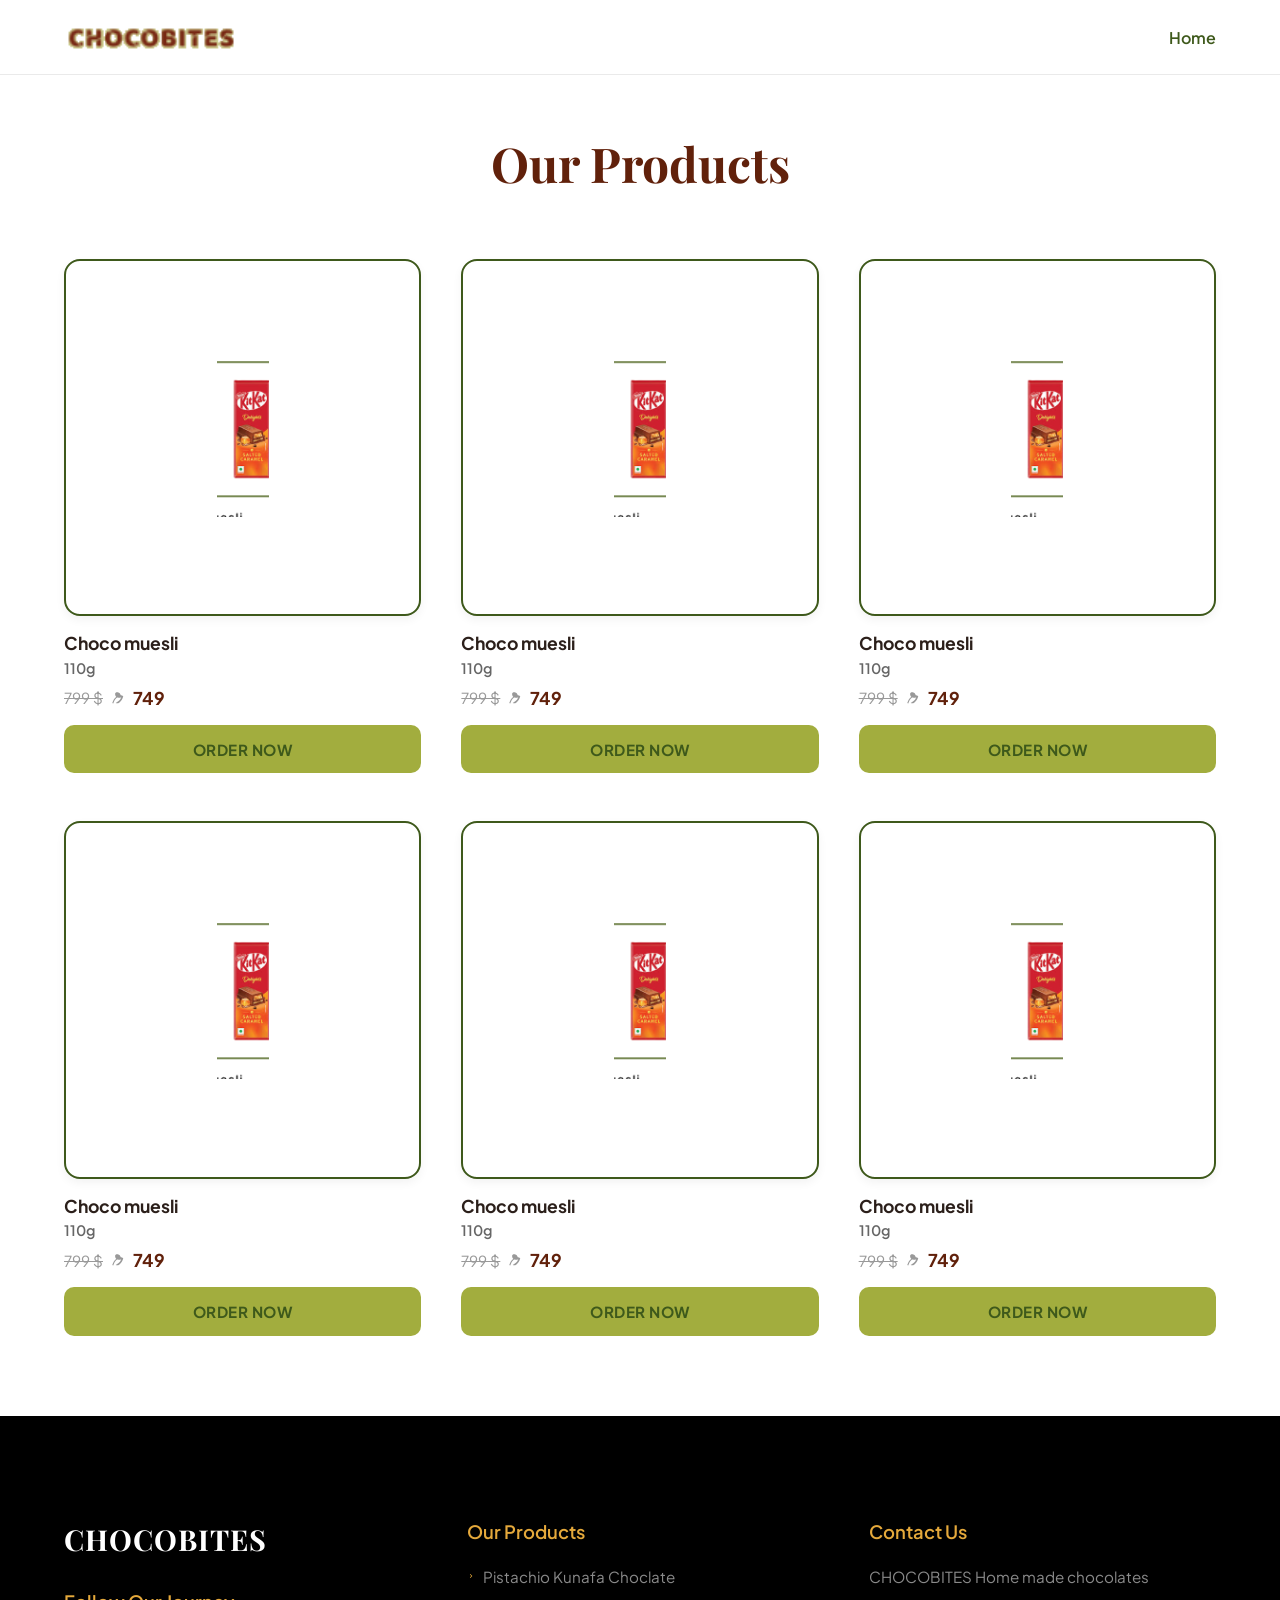
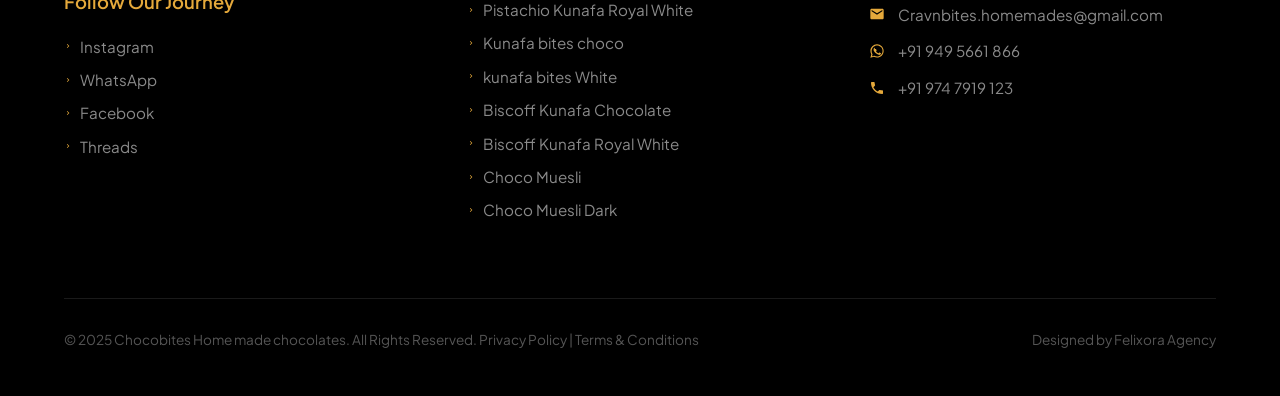
==== products.html @ 761c927c "initial commit" ====
<!DOCTYPE html>
<html lang="en">
<head>
    <meta charset="UTF-8">
    <meta name="viewport" content="width=device-width, initial-scale=1.0">
    <title>Our Products | Chocobites - Handcrafted Chocolates</title>
    <meta name="description" content="Explore our complete selection of handcrafted homemade chocolates, including our famous Pistachio Kunafa and Choco Muesli bars.">
    <!-- Google Fonts -->
    <link rel="preconnect" href="https://fonts.googleapis.com">
    <link rel="preconnect" href="https://fonts.gstatic.com" crossorigin>
    <link href="https://fonts.googleapis.com/css2?family=Playfair+Display:ital,wght@0,600;0,700;1,600&family=Plus+Jakarta+Sans:wght@400;500;600;700&display=swap" rel="stylesheet">
    <!-- Stylesheet -->
    <link rel="stylesheet" href="style.css">
</head>
<body>

    <!-- Simple Navigation Header -->
    <header class="navbar-simple">
        <div class="nav-container-simple">
            <!-- Brand Logo Image -->
            <a href="index.html" class="logo-box">
                <img src="assets/logo.png" alt="Chocobites Logo" class="logo-img">
            </a>
            <a href="index.html" class="home-link">Home</a>
        </div>
    </header>

    <!-- Products Section -->
    <main class="products-page-content">
        <h1 class="products-page-title">Our Products</h1>
        
        <div class="products-page-grid">
            <!-- Card 1 -->
            <div class="product-card">
                <div class="product-card-img-box">
                    <img src="assets/product-item.png" alt="Choco muesli package" class="card-item-img">
                </div>
                <h3 class="product-card-title">Choco muesli</h3>
                <span class="product-card-weight">110g</span>
                <div class="product-card-price">
                    <span class="old-price">799 $</span>
                    <svg class="price-icon" viewBox="0 0 24 24" width="14" height="14">
                        <path fill="#999999" d="M17,8C8,10 5.9,16.17 3.82,21.34L2.18,20.66C4.26,15.49 6.36,9.33 15.36,7.33C17.36,6.89 19,7 21,9C20,13 18,17 14,20C12,21.5 10,21.5 8,20.5C9.5,19 11.5,18 13.5,16.5C15.5,15 16.5,13 17.5,10.5C16.5,11 15,11.5 13.5,11.5C9.5,11.5 7,9 7,5C7,3 8.5,2 10.5,2C12.5,2 14.5,3 15.5,4.5C16.5,6 17,7 17,8Z"/>
                    </svg>
                    <span class="new-price">749</span>
                </div>
                <a href="#" class="btn-card-order">ORDER NOW</a>
            </div>

            <!-- Card 2 -->
            <div class="product-card">
                <div class="product-card-img-box">
                    <img src="assets/product-item.png" alt="Choco muesli package" class="card-item-img">
                </div>
                <h3 class="product-card-title">Choco muesli</h3>
                <span class="product-card-weight">110g</span>
                <div class="product-card-price">
                    <span class="old-price">799 $</span>
                    <svg class="price-icon" viewBox="0 0 24 24" width="14" height="14">
                        <path fill="#999999" d="M17,8C8,10 5.9,16.17 3.82,21.34L2.18,20.66C4.26,15.49 6.36,9.33 15.36,7.33C17.36,6.89 19,7 21,9C20,13 18,17 14,20C12,21.5 10,21.5 8,20.5C9.5,19 11.5,18 13.5,16.5C15.5,15 16.5,13 17.5,10.5C16.5,11 15,11.5 13.5,11.5C9.5,11.5 7,9 7,5C7,3 8.5,2 10.5,2C12.5,2 14.5,3 15.5,4.5C16.5,6 17,7 17,8Z"/>
                    </svg>
                    <span class="new-price">749</span>
                </div>
                <a href="#" class="btn-card-order">ORDER NOW</a>
            </div>

            <!-- Card 3 -->
            <div class="product-card">
                <div class="product-card-img-box">
                    <img src="assets/product-item.png" alt="Choco muesli package" class="card-item-img">
                </div>
                <h3 class="product-card-title">Choco muesli</h3>
                <span class="product-card-weight">110g</span>
                <div class="product-card-price">
                    <span class="old-price">799 $</span>
                    <svg class="price-icon" viewBox="0 0 24 24" width="14" height="14">
                        <path fill="#999999" d="M17,8C8,10 5.9,16.17 3.82,21.34L2.18,20.66C4.26,15.49 6.36,9.33 15.36,7.33C17.36,6.89 19,7 21,9C20,13 18,17 14,20C12,21.5 10,21.5 8,20.5C9.5,19 11.5,18 13.5,16.5C15.5,15 16.5,13 17.5,10.5C16.5,11 15,11.5 13.5,11.5C9.5,11.5 7,9 7,5C7,3 8.5,2 10.5,2C12.5,2 14.5,3 15.5,4.5C16.5,6 17,7 17,8Z"/>
                    </svg>
                    <span class="new-price">749</span>
                </div>
                <a href="#" class="btn-card-order">ORDER NOW</a>
            </div>

            <!-- Card 4 -->
            <div class="product-card">
                <div class="product-card-img-box">
                    <img src="assets/product-item.png" alt="Choco muesli package" class="card-item-img">
                </div>
                <h3 class="product-card-title">Choco muesli</h3>
                <span class="product-card-weight">110g</span>
                <div class="product-card-price">
                    <span class="old-price">799 $</span>
                    <svg class="price-icon" viewBox="0 0 24 24" width="14" height="14">
                        <path fill="#999999" d="M17,8C8,10 5.9,16.17 3.82,21.34L2.18,20.66C4.26,15.49 6.36,9.33 15.36,7.33C17.36,6.89 19,7 21,9C20,13 18,17 14,20C12,21.5 10,21.5 8,20.5C9.5,19 11.5,18 13.5,16.5C15.5,15 16.5,13 17.5,10.5C16.5,11 15,11.5 13.5,11.5C9.5,11.5 7,9 7,5C7,3 8.5,2 10.5,2C12.5,2 14.5,3 15.5,4.5C16.5,6 17,7 17,8Z"/>
                    </svg>
                    <span class="new-price">749</span>
                </div>
                <a href="#" class="btn-card-order">ORDER NOW</a>
            </div>

            <!-- Card 5 -->
            <div class="product-card">
                <div class="product-card-img-box">
                    <img src="assets/product-item.png" alt="Choco muesli package" class="card-item-img">
                </div>
                <h3 class="product-card-title">Choco muesli</h3>
                <span class="product-card-weight">110g</span>
                <div class="product-card-price">
                    <span class="old-price">799 $</span>
                    <svg class="price-icon" viewBox="0 0 24 24" width="14" height="14">
                        <path fill="#999999" d="M17,8C8,10 5.9,16.17 3.82,21.34L2.18,20.66C4.26,15.49 6.36,9.33 15.36,7.33C17.36,6.89 19,7 21,9C20,13 18,17 14,20C12,21.5 10,21.5 8,20.5C9.5,19 11.5,18 13.5,16.5C15.5,15 16.5,13 17.5,10.5C16.5,11 15,11.5 13.5,11.5C9.5,11.5 7,9 7,5C7,3 8.5,2 10.5,2C12.5,2 14.5,3 15.5,4.5C16.5,6 17,7 17,8Z"/>
                    </svg>
                    <span class="new-price">749</span>
                </div>
                <a href="#" class="btn-card-order">ORDER NOW</a>
            </div>

            <!-- Card 6 -->
            <div class="product-card">
                <div class="product-card-img-box">
                    <img src="assets/product-item.png" alt="Choco muesli package" class="card-item-img">
                </div>
                <h3 class="product-card-title">Choco muesli</h3>
                <span class="product-card-weight">110g</span>
                <div class="product-card-price">
                    <span class="old-price">799 $</span>
                    <svg class="price-icon" viewBox="0 0 24 24" width="14" height="14">
                        <path fill="#999999" d="M17,8C8,10 5.9,16.17 3.82,21.34L2.18,20.66C4.26,15.49 6.36,9.33 15.36,7.33C17.36,6.89 19,7 21,9C20,13 18,17 14,20C12,21.5 10,21.5 8,20.5C9.5,19 11.5,18 13.5,16.5C15.5,15 16.5,13 17.5,10.5C16.5,11 15,11.5 13.5,11.5C9.5,11.5 7,9 7,5C7,3 8.5,2 10.5,2C12.5,2 14.5,3 15.5,4.5C16.5,6 17,7 17,8Z"/>
                    </svg>
                    <span class="new-price">749</span>
                </div>
                <a href="#" class="btn-card-order">ORDER NOW</a>
            </div>
        </div>
    </main>

    <!-- Footer Section -->
    <footer class="footer">
        <div class="footer-top">
            <!-- Column 1: Brand & Socials -->
            <div class="footer-col">
                <h3 class="footer-logo">CHOCOBITES</h3>
                <h4 class="footer-heading">Follow Our Journey</h4>
                <ul class="footer-links-list">
                    <li>
                        <svg class="arrow-icon" viewBox="0 0 24 24" width="8" height="10">
                            <path d="M8.59,16.59L13.17,12L8.59,7.41L10,6L16,12L10,18L8.59,16.59Z"/>
                        </svg>
                        <a href="#">Instagram</a>
                    </li>
                    <li>
                        <svg class="arrow-icon" viewBox="0 0 24 24" width="8" height="10">
                            <path d="M8.59,16.59L13.17,12L8.59,7.41L10,6L16,12L10,18L8.59,16.59Z"/>
                        </svg>
                        <a href="#">WhatsApp</a>
                    </li>
                    <li>
                        <svg class="arrow-icon" viewBox="0 0 24 24" width="8" height="10">
                            <path d="M8.59,16.59L13.17,12L8.59,7.41L10,6L16,12L10,18L8.59,16.59Z"/>
                        </svg>
                        <a href="#">Facebook</a>
                    </li>
                    <li>
                        <svg class="arrow-icon" viewBox="0 0 24 24" width="8" height="10">
                            <path d="M8.59,16.59L13.17,12L8.59,7.41L10,6L16,12L10,18L8.59,16.59Z"/>
                        </svg>
                        <a href="#">Threads</a>
                    </li>
                </ul>
            </div>

            <!-- Column 2: Our Products Links -->
            <div class="footer-col">
                <h4 class="footer-heading">Our Products</h4>
                <ul class="footer-links-list">
                    <li>
                        <svg class="arrow-icon" viewBox="0 0 24 24" width="8" height="10">
                            <path d="M8.59,16.59L13.17,12L8.59,7.41L10,6L16,12L10,18L8.59,16.59Z"/>
                        </svg>
                        <a href="#">Pistachio Kunafa Choclate</a>
                    </li>
                    <li>
                        <svg class="arrow-icon" viewBox="0 0 24 24" width="8" height="10">
                            <path d="M8.59,16.59L13.17,12L8.59,7.41L10,6L16,12L10,18L8.59,16.59Z"/>
                        </svg>
                        <a href="#">Pistachio Kunafa Royal White</a>
                    </li>
                    <li>
                        <svg class="arrow-icon" viewBox="0 0 24 24" width="8" height="10">
                            <path d="M8.59,16.59L13.17,12L8.59,7.41L10,6L16,12L10,18L8.59,16.59Z"/>
                        </svg>
                        <a href="#">Kunafa bites choco</a>
                    </li>
                    <li>
                        <svg class="arrow-icon" viewBox="0 0 24 24" width="8" height="10">
                            <path d="M8.59,16.59L13.17,12L8.59,7.41L10,6L16,12L10,18L8.59,16.59Z"/>
                        </svg>
                        <a href="#">kunafa bites White</a>
                    </li>
                    <li>
                        <svg class="arrow-icon" viewBox="0 0 24 24" width="8" height="10">
                            <path d="M8.59,16.59L13.17,12L8.59,7.41L10,6L16,12L10,18L8.59,16.59Z"/>
                        </svg>
                        <a href="#">Biscoff Kunafa Chocolate</a>
                    </li>
                    <li>
                        <svg class="arrow-icon" viewBox="0 0 24 24" width="8" height="10">
                            <path d="M8.59,16.59L13.17,12L8.59,7.41L10,6L16,12L10,18L8.59,16.59Z"/>
                        </svg>
                        <a href="#">Biscoff Kunafa Royal White</a>
                    </li>
                    <li>
                        <svg class="arrow-icon" viewBox="0 0 24 24" width="8" height="10">
                            <path d="M8.59,16.59L13.17,12L8.59,7.41L10,6L16,12L10,18L8.59,16.59Z"/>
                        </svg>
                        <a href="#">Choco Muesli</a>
                    </li>
                    <li>
                        <svg class="arrow-icon" viewBox="0 0 24 24" width="8" height="10">
                            <path d="M8.59,16.59L13.17,12L8.59,7.41L10,6L16,12L10,18L8.59,16.59Z"/>
                        </svg>
                        <a href="#">Choco Muesli Dark</a>
                    </li>
                </ul>
            </div>

            <!-- Column 3: Contact Info -->
            <div class="footer-col">
                <h4 class="footer-heading">Contact Us</h4>
                <p class="footer-contact-text">CHOCOBITES Home made chocolates</p>
                
                <!-- Email Item -->
                <div class="footer-contact-item">
                    <svg class="contact-icon" viewBox="0 0 24 24" width="16" height="16">
                        <path d="M20,4H4C2.9,4 2,4.9 2,6V18C2,19.1 2.9,20 4,20H20C21.1,20 22,19.1 22,18V6C22,4.9 21.1,4 20,4M20,8L12,13L4,8V6L12,11L20,6V8Z"/>
                    </svg>
                    <a href="mailto:Cravnbites.homemades@gmail.com">Cravnbites.homemades@gmail.com</a>
                </div>

                <div class="footer-contact-item">
                    <svg class="contact-icon" viewBox="0 0 24 24" width="16" height="16">
                        <path d="M12.04,2C6.58,2 2.13,6.45 2.13,11.91C2.13,13.66 2.59,15.36 3.45,16.86L2.05,22L7.3,20.7C8.75,21.5 10.37,21.9 12.04,21.9C17.5,21.9 21.95,17.45 21.95,11.99C21.95,9.35 20.92,6.86 19.06,4.99C17.2,3.13 14.7,2.1 12.04,2M12.04,3.7C14.26,3.7 16.34,4.56 17.91,6.13C19.48,7.7 20.34,9.79 20.34,12C20.34,16.58 16.6,20.31 12.04,20.31C10.59,20.31 9.19,19.93 7.97,19.21L7.68,19.04L4.54,19.82L5.34,16.89L5.15,16.59C4.36,15.33 3.94,13.88 3.94,12C3.94,7.42 7.68,3.7 12.04,3.7M8.65,7.27C8.46,7.27 8.14,7.34 7.88,7.62C7.62,7.9 6.89,8.58 6.89,9.97C6.89,11.36 7.9,12.7 8.04,12.89C8.18,13.08 10,15.86 12.77,17.06C13.43,17.35,13.95,17.52,14.35,17.65C15,17.86 15.6,17.83 16.04,17.77C16.53,17.7 17.55,17.15 17.76,16.57C17.97,15.99 17.97,15.5 17.91,15.4C17.85,15.3 17.69,15.24 17.46,15.12C17.22,15 16.04,14.42 15.82,14.34C15.6,14.26 15.44,14.22 15.28,14.46C15.12,14.7 14.66,15.24 14.5,15.42C14.38,15.58 14.22,15.6 13.98,15.48C13.75,15.36 12.98,15.11 12.07,14.3C11.36,13.67 10.88,12.89 10.74,12.65C10.6,12.41 10.72,12.28 10.84,12.16C10.95,12.05 11.08,11.88 11.2,11.74C11.32,11.6 11.36,11.5 11.44,11.34C11.5,11.18,11.48,11.04,11.42,10.92C11.36,10.8,10.9,9.69,10.71,9.24C10.53,8.8 10.34,8.86 10.2,8.86C10.06,8.85,9.9,8.85,9.74,8.85C9.58,8.85,9.33,8.91,9.12,9.14C8.91,9.37,8.65,7.27,8.65,7.27Z"/>
                    </svg>
                    <a href="https://wa.me/919495661866">+91 949 5661 866</a>
                </div>

                <!-- Phone Item -->
                <div class="footer-contact-item">
                    <svg class="contact-icon" viewBox="0 0 24 24" width="16" height="16">
                        <path d="M6.62,10.79C8.06,13.62 10.38,15.94 13.21,17.38L15.41,15.18C15.69,14.9 16.08,14.82 16.43,14.93C17.55,15.3 18.75,15.5 20,15.5A1,1 0 0,1 21,16.5V20A1,1 0 0,1 20,21A17,17 0 0,1 3,4A1,1 0 0,1 4,3H7.5A1,1 0 0,1 8.5,4C8.5,5.25 8.7,6.45 9.07,7.57C9.18,7.92 9.1,8.31 8.82,8.59L6.62,10.79Z"/>
                    </svg>
                    <a href="tel:+919747919123">+91 974 7919 123</a>
                </div>
            </div>
        </div>

        <div class="footer-bottom">
            <div class="footer-copyright">
                © 2025 Chocobites Home made chocolates. All Rights Reserved. <a href="#">Privacy Policy</a> | <a href="#">Terms & Conditions</a>
            </div>
            <div class="footer-agency">
                Designed by <a href="#">Felixora Agency</a>
            </div>
        </div>
    </footer>

</body>
</html>
---- style.css ----
/* --- Base Reset & Variable Tokens --- */
* {
    margin: 0;
    padding: 0;
    box-sizing: border-box;
}

:root {
    --bg-pistachio: #dcdca5;     /* The signature light cream-green background from the mockup */
    --chocolate-dark: #61210b;   /* Deep warm chocolate brown for typography and wave */
    --accent-orange: #96310c;    /* Header CTA color (preserved for later) */
    --olive-green: #3e591b;      /* Solid dark button green from the mockup */
    --outline-border: #3e591b;   /* Outline button border color */
    
    --font-heading: 'Playfair Display', serif;
    --font-body: 'Plus Jakarta Sans', sans-serif;
}

body {
    background-color: var(--bg-pistachio);
    font-family: var(--font-body);
    color: var(--chocolate-dark);
    overflow-x: hidden;
}

/* --- Layout Components --- */
.nav-container, .hero-container {
    width: 90%;
    max-width: 1300px;
    margin: 0 auto;
}

/* --- Navigation Bar --- (Replaced below) */

/* --- Buttons & UI Elements --- */
.btn-orange {
    background-color: var(--accent-orange);
    color: #fff;
    padding: 0.8rem 1.8rem;
    border-radius: 50px;
    text-decoration: none;
    font-weight: 600;
    font-size: 0.95rem;
    transition: transform 0.2s ease, opacity 0.2s ease;
    display: inline-block;
}

.btn-olive {
    background-color: var(--olive-green);
    color: #fff;
    padding: 0.9rem 2.2rem;
    border-radius: 12px;
    text-decoration: none;
    font-weight: 700;
    letter-spacing: 1px;
    font-size: 0.95rem;
    text-align: center;
    text-transform: uppercase;
    transition: transform 0.2s ease, background-color 0.2s ease, box-shadow 0.2s ease;
}

.btn-outline {
    background-color: transparent;
    border: 2px solid var(--olive-green);
    color: var(--olive-green);
    padding: 0.9rem 2.2rem;
    border-radius: 12px;
    text-decoration: none;
    font-weight: 700;
    letter-spacing: 1px;
    font-size: 0.95rem;
    text-align: center;
    text-transform: uppercase;
    transition: transform 0.2s ease, background-color 0.2s ease;
}

.btn-olive:hover {
    transform: translateY(-2px);
    background-color: #2f4414; /* Slightly darker olive green on hover */
    box-shadow: 0 4px 12px rgba(62, 89, 27, 0.25);
}

.btn-outline:hover {
    transform: translateY(-2px);
    background-color: rgba(62, 89, 27, 0.08); /* Soft olive tint on hover */
}

/* --- Hero Section --- */
.hero {
    position: relative;
    padding: 7.5rem 0 5rem 0; /* Clear fixed navbar and give nice bottom space on mobile */
    min-height: auto; /* Allow natural scaling on small screens */
    display: flex;
    align-items: center;
}

.hero-container {
    display: grid;
    grid-template-columns: 1fr;
    gap: 3rem;
    align-items: center;
    position: relative;
    z-index: 5;
}

.hero-title {
    font-family: var(--font-heading);
    font-size: 2.8rem;
    line-height: 1.1;
    font-weight: 700;
    margin-bottom: 1.5rem;
    color: var(--chocolate-dark);
    letter-spacing: -0.5px;
}

.hero-subtitle {
    font-size: 1.05rem;
    line-height: 1.65;
    max-width: 480px;
    margin-bottom: 2.5rem;
    opacity: 0.85;
}

.hero-actions {
    display: flex;
    gap: 1.2rem;
    flex-wrap: wrap; /* Wrap buttons if screen is extremely narrow */
}

.hero-graphic {
    display: flex;
    justify-content: center;
}

.product-img {
    max-width: 100%;
    height: auto;
    max-height: 400px;
    object-fit: contain;
}

/* --- Organic Chocolate Bottom Wave --- */
.wave-separator {
    position: absolute;
    bottom: 0;
    left: 0;
    width: 100%;
    overflow: hidden;
    line-height: 0;
}

.wave-separator svg {
    position: relative;
    display: block;
    width: calc(100% + 1.3px);
    height: 120px; /* Controls wave depth */
}

.wave-path {
    fill: var(--chocolate-dark); /* Perfectly matches the dark chocolate curve */
}


/* --- About Us Section --- */
.about {
    position: relative;
    background-color: var(--chocolate-dark);
    color: #ffffff;
    padding: 4rem 0 8rem 0; /* Reduced bottom padding to fit mobile wave overlays cleanly */
    display: flex;
    align-items: center;
}

.about-container {
    width: 90%;
    max-width: 1300px;
    margin: 0 auto;
    display: grid;
    grid-template-columns: 1fr;
    gap: 4rem;
    align-items: center;
    position: relative;
    z-index: 5;
}

.about-content {
    display: flex;
    flex-direction: column;
    align-items: center;
    text-align: center;
}

.about-title {
    font-family: var(--font-body); /* Clean bold sans-serif title like the mockup */
    font-size: 2.6rem;
    font-weight: 700;
    margin-bottom: 1.5rem;
    color: #ffffff;
}

.about-text {
    font-size: 1.05rem;
    line-height: 1.7;
    max-width: 520px;
    opacity: 0.9;
}

.about-graphic {
    display: flex;
    justify-content: center;
    width: 100%;
}

.about-img {
    width: 100%;
    max-width: 450px;
    height: auto;
    aspect-ratio: 3 / 2;
    object-fit: cover;
    border-radius: 24px;
    border: 2px solid var(--accent-orange); /* Warm orange border matching mockup */
    box-shadow: 0 10px 25px rgba(0, 0, 0, 0.3);
}

.wave-path-light {
    fill: var(--bg-pistachio); /* Fills the bottom wave with the light pistachio color */
}


/* --- Our Products Section --- */
.products {
    background-color: var(--bg-pistachio);
    padding: 4rem 0;
    color: var(--chocolate-dark);
}

.products-header {
    width: 90%;
    max-width: 1300px;
    margin: 0 auto 2.5rem auto;
}

.products-title {
    font-family: var(--font-heading);
    font-size: 2.8rem;
    font-weight: 700;
    color: var(--chocolate-dark);
}

.products-container {
    width: 90%;
    max-width: 1300px;
    margin: 0 auto;
    display: grid;
    grid-template-columns: 1fr;
    gap: 3rem;
    align-items: start;
}

.products-banner {
    width: 100%;
    max-width: 100%; /* Span full-width of grid on mobile */
    height: 200px; /* Cinematic height limit on mobile */
    margin: 0 auto;
    border-radius: 20px;
    overflow: hidden;
    box-shadow: 0 10px 25px rgba(0, 0, 0, 0.15);
}

.banner-video {
    width: 100%;
    height: 100%; /* Fill parent container height */
    display: block;
    object-fit: cover;
}

.products-grid {
    display: grid;
    grid-template-columns: repeat(auto-fill, minmax(220px, 1fr));
    gap: 2rem;
}

.product-card {
    display: flex;
    flex-direction: column;
    background-color: transparent;
}

.product-card-img-box {
    background-color: #ffffff;
    border: 2px solid var(--olive-green);
    border-radius: 16px;
    padding: 2rem 1.5rem;
    display: flex;
    justify-content: center;
    align-items: center;
    aspect-ratio: 1 / 1; /* Keep it square */
    margin-bottom: 1rem;
    box-shadow: 0 4px 10px rgba(0, 0, 0, 0.05);
}

.card-item-img {
    max-height: 100%;
    max-width: 100%;
    object-fit: contain;
}

.product-card-title {
    font-family: var(--font-body);
    font-size: 1.1rem;
    font-weight: 700;
    color: #2b1f1a; /* Dark text for readability */
    margin-bottom: 0.3rem;
}

.product-card-weight {
    font-size: 0.9rem;
    font-weight: 600;
    color: #666666;
    margin-bottom: 0.6rem;
}

.product-card-price {
    display: flex;
    align-items: center;
    gap: 0.5rem;
    margin-bottom: 1rem;
    font-family: var(--font-body);
}

.old-price {
    font-size: 0.95rem;
    text-decoration: line-through;
    color: #999999;
}

.price-icon {
    display: inline-block;
}

.new-price {
    font-size: 1.1rem;
    font-weight: 700;
    color: var(--chocolate-dark);
}

.btn-card-order {
    background-color: #a2ad3e; /* Warm yellow-green/olive-gold color from mockup */
    color: var(--olive-green); /* Dark olive text */
    text-align: center;
    text-decoration: none;
    font-weight: 700;
    font-size: 0.95rem;
    padding: 0.8rem 0;
    border-radius: 10px;
    text-transform: uppercase;
    letter-spacing: 0.5px;
    transition: transform 0.2s ease, background-color 0.2s ease;
    border: 2px solid transparent;
}

.btn-card-order:hover {
    transform: translateY(-2px);
    background-color: #929d34; /* Slightly darker gold on hover */
}

.products-footer {
    display: flex;
    justify-content: center;
    margin-top: 3.5rem;
}

.btn-see-all {
    background-color: var(--olive-green);
    color: #ffffff;
    text-align: center;
    text-decoration: none;
    font-weight: 600;
    font-size: 1rem;
    padding: 1rem 2.5rem;
    border-radius: 10px;
    transition: transform 0.2s ease, background-color 0.2s ease;
    box-shadow: 0 4px 12px rgba(62, 89, 27, 0.2);
}

.btn-see-all:hover {
    transform: translateY(-2px);
    background-color: #2f4414;
}


/* --- Story Video Section --- */
.story-video {
    background-color: var(--bg-pistachio);
    padding: 2rem 0 4rem 0; /* Tightened bottom space on mobile */
}

.story-video-container {
    width: 90%;
    max-width: 1300px;
    margin: 0 auto;
    border-radius: 24px;
    overflow: hidden;
    box-shadow: 0 15px 35px rgba(0, 0, 0, 0.2);
    border: 2px solid var(--olive-green); /* Premium border frame */
}

.story-video-player {
    width: 100%;
    height: auto;
    display: block;
    aspect-ratio: 16 / 9;
    object-fit: cover;
}


/* --- Reviews Section --- */
.reviews {
    background-color: #ffffff;
    padding: 4rem 0; /* Standardized vertical padding on mobile */
}

.reviews-box {
    width: 90%;
    max-width: 1300px;
    margin: 0 auto;
    border: 2px solid var(--olive-green); /* Thin green border frame */
    border-radius: 24px;
    height: 600px; /* Bounding height on desktop */
    position: relative;
    background-color: #ffffff;
    overflow: hidden;
}

.reviews-center {
    position: absolute;
    top: 50%;
    left: 50%;
    transform: translate(-50%, -50%);
    text-align: center;
    z-index: 10;
}

.reviews-title {
    font-family: var(--font-heading);
    font-size: 2.8rem;
    font-weight: 700;
    color: var(--chocolate-dark);
    margin-bottom: 1.5rem;
    white-space: nowrap;
}

.btn-see-reviews {
    display: inline-block;
    background-color: var(--olive-green);
    color: #ffffff;
    text-decoration: none;
    font-weight: 600;
    font-size: 1rem;
    padding: 0.9rem 2.2rem;
    border-radius: 50px; /* Pill shape */
    transition: transform 0.2s ease, background-color 0.2s ease;
    box-shadow: 0 4px 12px rgba(62, 89, 27, 0.2);
}

.btn-see-reviews:hover {
    transform: translateY(-2px);
    background-color: #2f4414;
}

.reviews-item {
    position: absolute;
    display: flex;
    align-items: center;
    gap: 0.8rem;
    z-index: 5;
    transition: transform 0.3s ease;
}

.reviews-item:hover {
    transform: scale(1.05);
    z-index: 8;
}

.review-avatar {
    width: 65px;
    height: 65px;
    border-radius: 50%;
    border: 2.5px solid #a2ad3e; /* Olive-gold border matching design */
    object-fit: cover;
    box-shadow: 0 4px 10px rgba(0, 0, 0, 0.1);
}

.speech-bubble {
    position: relative;
    background-color: #ffffff;
    border: 1.5px solid var(--olive-green); /* Thin green border matching design */
    border-radius: 12px;
    padding: 0.7rem 1rem;
    max-width: 230px;
    font-size: 0.82rem;
    font-weight: 600;
    line-height: 1.45;
    color: #2b1f1a;
    box-shadow: 0 6px 15px rgba(0, 0, 0, 0.05);
}

/* Custom Speech Bubble Tail pointing Left */
.speech-bubble::before {
    content: '';
    position: absolute;
    left: -8px;
    top: 50%;
    transform: translateY(-50%);
    border-width: 6px 8px 6px 0;
    border-style: solid;
    border-color: transparent var(--olive-green) transparent transparent;
}

.speech-bubble::after {
    content: '';
    position: absolute;
    left: -6.5px;
    top: 50%;
    transform: translateY(-50%);
    border-width: 6px 8px 6px 0;
    border-style: solid;
    border-color: transparent #ffffff transparent transparent;
}

/* Coordinates positioning scattered items on Desktop */
.pos-top-left {
    top: 15%;
    left: 8%;
}

.pos-mid-left-upper {
    top: 42%;
    left: 14%;
}

.pos-bottom-left {
    top: 68%;
    left: 8%;
}

.pos-top-center {
    top: 22%;
    left: 32%;
}

.pos-bottom-center {
    top: 76%;
    left: 32%;
}

.pos-top-right {
    top: 25%;
    right: 12%;
}

.pos-mid-right-lower {
    top: 48%;
    right: 16%;
}

.pos-bottom-right {
    top: 65%;
    right: 10%;
}

/* Reviews Section Mobile Responsiveness */
@media (max-width: 991px) {
    .reviews-box {
        height: auto;
        border: none;
        padding: 0;
        overflow: visible;
    }

    .reviews-center {
        position: static;
        transform: none;
        margin-bottom: 3rem;
    }

    .reviews-title {
        font-size: 2.2rem;
        white-space: normal;
    }

    .reviews-item {
        position: static;
        transform: none !important;
        margin-bottom: 2rem;
        justify-content: center;
        width: 100%;
        max-width: 450px;
    }

    /* Hide avatar-only elements on mobile to declutter */
    .reviews-item:not(.has-bubble) {
        display: none;
    }

    /* Stack text reviews vertically */
    .reviews-box {
        display: flex;
        flex-direction: column;
        align-items: center;
    }

    .speech-bubble {
        max-width: calc(100% - 90px);
    }
}


/* --- Dedicated Products Page --- */
.navbar-simple {
    background-color: #ffffff;
    border-bottom: 1px solid #eaeaea;
    padding: 1.5rem 0;
    position: sticky;
    top: 0;
    z-index: 100;
}

.nav-container-simple {
    width: 90%;
    max-width: 1300px;
    margin: 0 auto;
    display: flex;
    justify-content: space-between;
    align-items: center;
}

.navbar-simple .logo-link {
    font-family: var(--font-heading);
    font-size: 1.6rem;
    font-weight: 700;
    color: var(--chocolate-dark);
    text-decoration: none;
    letter-spacing: 1px;
}

.navbar-simple .home-link {
    font-family: var(--font-body);
    font-size: 1rem;
    font-weight: 600;
    color: var(--olive-green);
    text-decoration: none;
    transition: color 0.2s ease;
}

.navbar-simple .home-link:hover {
    color: var(--chocolate-dark);
}

.products-page-content {
    background-color: #ffffff; /* White background as shown in the design */
    padding: 3.5rem 0 5rem 0; /* Compacted space */
}

.products-page-title {
    font-family: var(--font-heading);
    font-size: 3rem;
    font-weight: 700;
    text-align: center;
    color: var(--chocolate-dark);
    margin-bottom: 4rem;
}

.products-page-grid {
    width: 90%;
    max-width: 1300px;
    margin: 0 auto;
    display: grid;
    grid-template-columns: 1fr;
    gap: 3rem 2.5rem;
}


/* --- Home Page Navbar --- */
.navbar {
    position: fixed;
    top: 0;
    left: 0;
    width: 100%;
    z-index: 100;
    padding: 1.8rem 0;
    background-color: transparent;
    transition: background-color 0.3s ease, padding 0.3s ease, box-shadow 0.3s ease;
}

.navbar.scrolled {
    padding: 1.2rem 0;
    background-color: rgba(220, 220, 165, 0.95); /* Semi-transparent pistachio background */
    backdrop-filter: blur(10px);
    -webkit-backdrop-filter: blur(10px);
    border-bottom: 1px solid rgba(62, 89, 27, 0.08); /* Soft olive border line */
    box-shadow: 0 4px 20px rgba(97, 33, 11, 0.04); /* Subtle shadow for elevation */
}

.nav-container {
    width: 90%;
    max-width: 1300px;
    margin: 0 auto;
    display: flex;
    justify-content: space-between;
    align-items: center;
}

.logo-box {
    display: flex;
    align-items: center;
}

.logo-img {
    height: 26px; /* Sized perfectly matching the reference design */
    width: auto;
    display: block;
}

.nav-menu {
    display: flex;
    align-items: center;
    gap: 3rem;
}

.nav-link {
    font-family: var(--font-body);
    font-size: 1rem;
    font-weight: 600;
    color: var(--chocolate-dark);
    text-decoration: none;
    display: flex;
    align-items: center;
    gap: 0.4rem;
    transition: color 0.2s ease;
}

.nav-link:hover {
    color: var(--olive-green);
}

.chevron-icon {
    stroke-width: 1.5px;
    transition: transform 0.2s ease;
}

.nav-item-dropdown {
    position: relative;
    padding: 0.5rem 0;
}

.dropdown-menu {
    position: absolute;
    top: 100%;
    left: 50%;
    transform: translateX(-50%) translateY(10px);
    background-color: #ffffff;
    border: 1px solid rgba(62, 89, 27, 0.15);
    border-radius: 12px;
    padding: 0.8rem 0;
    min-width: 260px;
    box-shadow: 0 10px 30px rgba(0, 0, 0, 0.08);
    opacity: 0;
    visibility: hidden;
    transition: opacity 0.25s ease, transform 0.25s ease, visibility 0.25s ease;
    z-index: 200;
}

.nav-item-dropdown:hover .dropdown-menu {
    opacity: 1;
    visibility: visible;
    transform: translateX(-50%) translateY(0);
}

.nav-item-dropdown:hover .chevron-icon {
    transform: rotate(180deg);
}

.dropdown-menu a {
    display: block;
    padding: 0.65rem 1.5rem;
    color: var(--chocolate-dark);
    text-decoration: none;
    font-size: 0.9rem;
    font-weight: 500;
    transition: background-color 0.2s ease, color 0.2s ease;
}

.dropdown-menu a:hover {
    background-color: #f7f9f2;
    color: var(--olive-green);
}

.btn-nav-order {
    display: inline-block;
    background-color: var(--chocolate-dark); /* Chocolate brown */
    color: #ffffff;
    text-decoration: none;
    font-weight: 600;
    font-size: 0.95rem;
    padding: 0.7rem 1.8rem;
    border-radius: 50px; /* Pill shape */
    transition: transform 0.2s ease, box-shadow 0.2s ease;
}

.btn-nav-order:hover {
    transform: translateY(-1px);
    box-shadow: 0 4px 12px rgba(97, 33, 11, 0.2);
}

/* Mobile Toggle menu button */
.nav-toggle {
    display: none;
    flex-direction: column;
    justify-content: space-between;
    width: 24px;
    height: 18px;
    background: transparent;
    border: none;
    cursor: pointer;
    padding: 0;
    z-index: 210;
}

.nav-toggle span {
    width: 100%;
    height: 2.5px;
    background-color: var(--chocolate-dark);
    border-radius: 2px;
    transition: all 0.3s ease;
}


/* --- Footer Section --- */
.footer {
    background-color: #000000;
    color: #8a8a8a;
    padding: 4rem 0 2rem 0; /* Adjusted for mobile viewports */
    font-family: var(--font-body);
}

.footer-top {
    width: 90%;
    max-width: 1300px;
    margin: 0 auto;
    display: grid;
    grid-template-columns: 1fr;
    gap: 3.5rem;
}

.footer-col {
    display: flex;
    flex-direction: column;
}

.footer-logo {
    font-family: var(--font-heading);
    font-size: 1.8rem;
    font-weight: 700;
    color: #ffffff;
    margin-bottom: 2rem;
    letter-spacing: 1px;
}

.footer-heading {
    font-size: 1.15rem;
    font-weight: 600;
    color: #e5a93b; /* Warm gold-orange color matching design */
    margin-bottom: 1.5rem;
    text-transform: capitalize;
}

.footer-links-list {
    list-style: none;
    padding: 0;
    margin: 0;
}

.footer-links-list li {
    display: flex;
    align-items: center;
    gap: 0.5rem;
    margin-bottom: 0.9rem;
}

.footer-links-list a {
    color: #8a8a8a;
    text-decoration: none;
    font-size: 0.95rem;
    transition: color 0.2s ease;
}

.footer-links-list a:hover {
    color: #ffffff;
}

.arrow-icon {
    fill: #e5a93b; /* Gold arrow */
    display: inline-block;
}

.footer-contact-text {
    font-size: 0.95rem;
    color: #8a8a8a;
    margin-bottom: 1.2rem;
}

.footer-contact-item {
    display: flex;
    align-items: center;
    gap: 0.8rem;
    margin-bottom: 1.1rem;
}

.footer-contact-item a {
    color: #8a8a8a;
    text-decoration: none;
    font-size: 0.95rem;
    transition: color 0.2s ease;
}

.footer-contact-item a:hover {
    color: #ffffff;
}

.contact-icon {
    fill: #e5a93b; /* Gold icon */
    display: inline-block;
    flex-shrink: 0;
}

.footer-bottom {
    width: 90%;
    max-width: 1300px;
    margin: 4rem auto 0 auto;
    padding-top: 2rem;
    border-top: 1px solid #1a1a1a;
    display: flex;
    flex-direction: column;
    gap: 1.5rem;
    color: #555555;
    font-size: 0.85rem;
}

.footer-copyright a,
.footer-agency a {
    color: #555555;
    text-decoration: none;
    transition: color 0.2s ease;
}

.footer-copyright a:hover,
.footer-agency a:hover {
    color: #8a8a8a;
}


/* --- Dedicated Reviews Page --- */
.reviews-page-content {
    background-color: #ffffff; /* White background matching design */
    padding: 3.5rem 0 6rem 0;
}

.reviews-page-title {
    font-family: var(--font-heading);
    font-size: 3rem;
    font-weight: 700;
    text-align: center;
    color: var(--chocolate-dark);
    margin-bottom: 4rem;
}

.reviews-page-grid {
    width: 90%;
    max-width: 1300px;
    margin: 0 auto;
    display: grid;
    grid-template-columns: 1fr; /* Mobile-first: 1 review per row */
    gap: 3rem 2.5rem;
}

.reviews-page-item {
    display: flex;
    align-items: center;
    gap: 1.2rem;
    width: 100%;
    max-width: 520px;
    margin: 0 auto;
}

/* Reuses review-avatar and speech-bubble styling, but static */
.reviews-page-item .review-avatar {
    width: 65px;
    height: 65px;
    border-radius: 50%;
    border: 2.5px solid #a2ad3e;
    object-fit: cover;
    box-shadow: 0 4px 10px rgba(0, 0, 0, 0.1);
    flex-shrink: 0;
}

.reviews-page-item .speech-bubble {
    position: relative;
    background-color: #ffffff;
    border: 1.5px solid var(--olive-green);
    border-radius: 12px;
    padding: 0.8rem 1.2rem;
    width: 100%;
    font-size: 0.9rem;
    font-weight: 500;
    line-height: 1.5;
    color: #2b1f1a;
    box-shadow: 0 6px 15px rgba(0, 0, 0, 0.05);
}

/* Custom Speech Bubble Tail pointing Left (towards the avatar) */
.reviews-page-item .speech-bubble::before {
    content: '';
    position: absolute;
    left: -8px;
    top: 50%;
    transform: translateY(-50%);
    border-width: 6px 8px 6px 0;
    border-style: solid;
    border-color: transparent var(--olive-green) transparent transparent;
}

.reviews-page-item .speech-bubble::after {
    content: '';
    position: absolute;
    left: -6.5px;
    top: 50%;
    transform: translateY(-50%);
    border-width: 6px 8px 6px 0;
    border-style: solid;
    border-color: transparent #ffffff transparent transparent;
}


/* Mobile Toggle drawer layout for screens under 992px */
@media (max-width: 991px) {
    .nav-menu {
        position: fixed;
        top: 0;
        right: -100%;
        width: 280px;
        height: 100vh;
        background-color: #ffffff;
        flex-direction: column;
        align-items: flex-start;
        justify-content: flex-start;
        padding: 6rem 2rem 2rem 2rem;
        gap: 1.5rem;
        box-shadow: -5px 0 25px rgba(0, 0, 0, 0.05);
        transition: right 0.3s ease;
        z-index: 200;
        display: flex;
    }

    .nav-menu.active {
        right: 0;
    }

    .nav-item-dropdown {
        width: 100%;
    }

    .dropdown-menu {
        position: static;
        transform: none !important;
        opacity: 1;
        visibility: visible;
        border: none;
        box-shadow: none;
        padding-left: 1rem;
        min-width: 100%;
    }

    .nav-toggle {
        display: flex;
    }

    /* Transform hamburger to X when active */
    .nav-toggle.active span:nth-child(1) {
        transform: rotate(45deg) translate(5px, 5px);
    }
    .nav-toggle.active span:nth-child(2) {
        opacity: 0;
    }
    .nav-toggle.active span:nth-child(3) {
        transform: rotate(-45deg) translate(6px, -6px);
    }
    
    .nav-cta {
        display: none;
    }
}

/* Small Mobile Screens (Tuning typography for very narrow screens) */
@media (max-width: 480px) {
    .hero-title {
        font-size: 2.2rem;
    }
    .hero-subtitle {
        font-size: 0.95rem;
    }
    .about-title {
        font-size: 2.0rem;
    }
    .products-title {
        font-size: 2.0rem;
    }
    .reviews-title {
        font-size: 1.8rem;
    }
    .btn-nav-order {
        padding: 0.55rem 1.2rem;
        font-size: 0.85rem;
    }
    .navbar-simple .logo-link {
        font-size: 1.3rem;
    }
}

/* Landscape Mobile / Small Tablets (Improve layout flow) */
@media (min-width: 576px) {
    .products-page-grid {
        grid-template-columns: repeat(2, 1fr);
    }
}

/* Tablet Screens (Layouts widen) */
@media (min-width: 768px) {
    .hero {
        padding: 9rem 0 6rem 0;
        min-height: auto;
    }

    .hero-title {
        font-size: 4rem;
    }

    .hero-container {
        grid-template-columns: 1.2fr 0.8fr;
        gap: 2rem;
    }

    .product-img {
        max-height: 550px;
    }

    .about {
        padding: 5.5rem 0 10rem 0;
    }

    .about-container {
        grid-template-columns: 1.1fr 0.9fr;
        gap: 3rem;
    }

    .about-img {
        max-height: 480px;
    }

    .products {
        padding: 5.5rem 0;
    }

    .products-banner {
        height: 260px; /* Cinematic height for tablets */
    }

    .products-grid {
        grid-template-columns: repeat(3, 1fr);
    }

    .story-video {
        padding: 3rem 0 5.5rem 0;
    }

    .reviews {
        padding: 5.5rem 0;
    }

    .footer {
        padding: 5.5rem 0 2.5rem 0;
    }

    .footer-top {
        grid-template-columns: repeat(3, 1fr);
    }

    .footer-bottom {
        flex-direction: row;
        justify-content: space-between;
        gap: 0;
    }

    .reviews-page-grid {
        grid-template-columns: repeat(2, 1fr);
    }
}

/* Desktop Screens (Exact scaling matching the reference design) */
@media (min-width: 1024px) {
    .hero {
        padding: 10rem 0 9rem 0;
        min-height: 100vh;
    }

    .hero-title {
        font-size: 4.8rem;
    }

    .product-img {
        max-height: 620px;
        transform: translateY(20px); /* Pushes product box elegantly downward into the wave zone like the design */
    }

    .about {
        padding: 8rem 0 12rem 0; /* More breathing room on desktop */
    }

    .about-title {
        font-size: 3rem;
    }

    .products {
        padding: 6.5rem 0;
    }

    .products-container {
        grid-template-columns: 1fr 2.5fr;
        gap: 2.5rem;
        align-items: stretch;
    }

    .products-banner {
        height: 100%;
        max-width: 100%;
    }

    .banner-video {
        height: 100%;
        width: 100%;
        object-fit: cover;
    }

    .story-video {
        padding: 4rem 0 6rem 0;
    }

    .reviews {
        padding: 6.5rem 0;
    }

    .footer {
        padding: 6.5rem 0 3rem 0;
    }

    .products-page-grid {
        grid-template-columns: repeat(3, 1fr);
    }

    .reviews-page-grid {
        grid-template-columns: repeat(4, 1fr);
    }
}
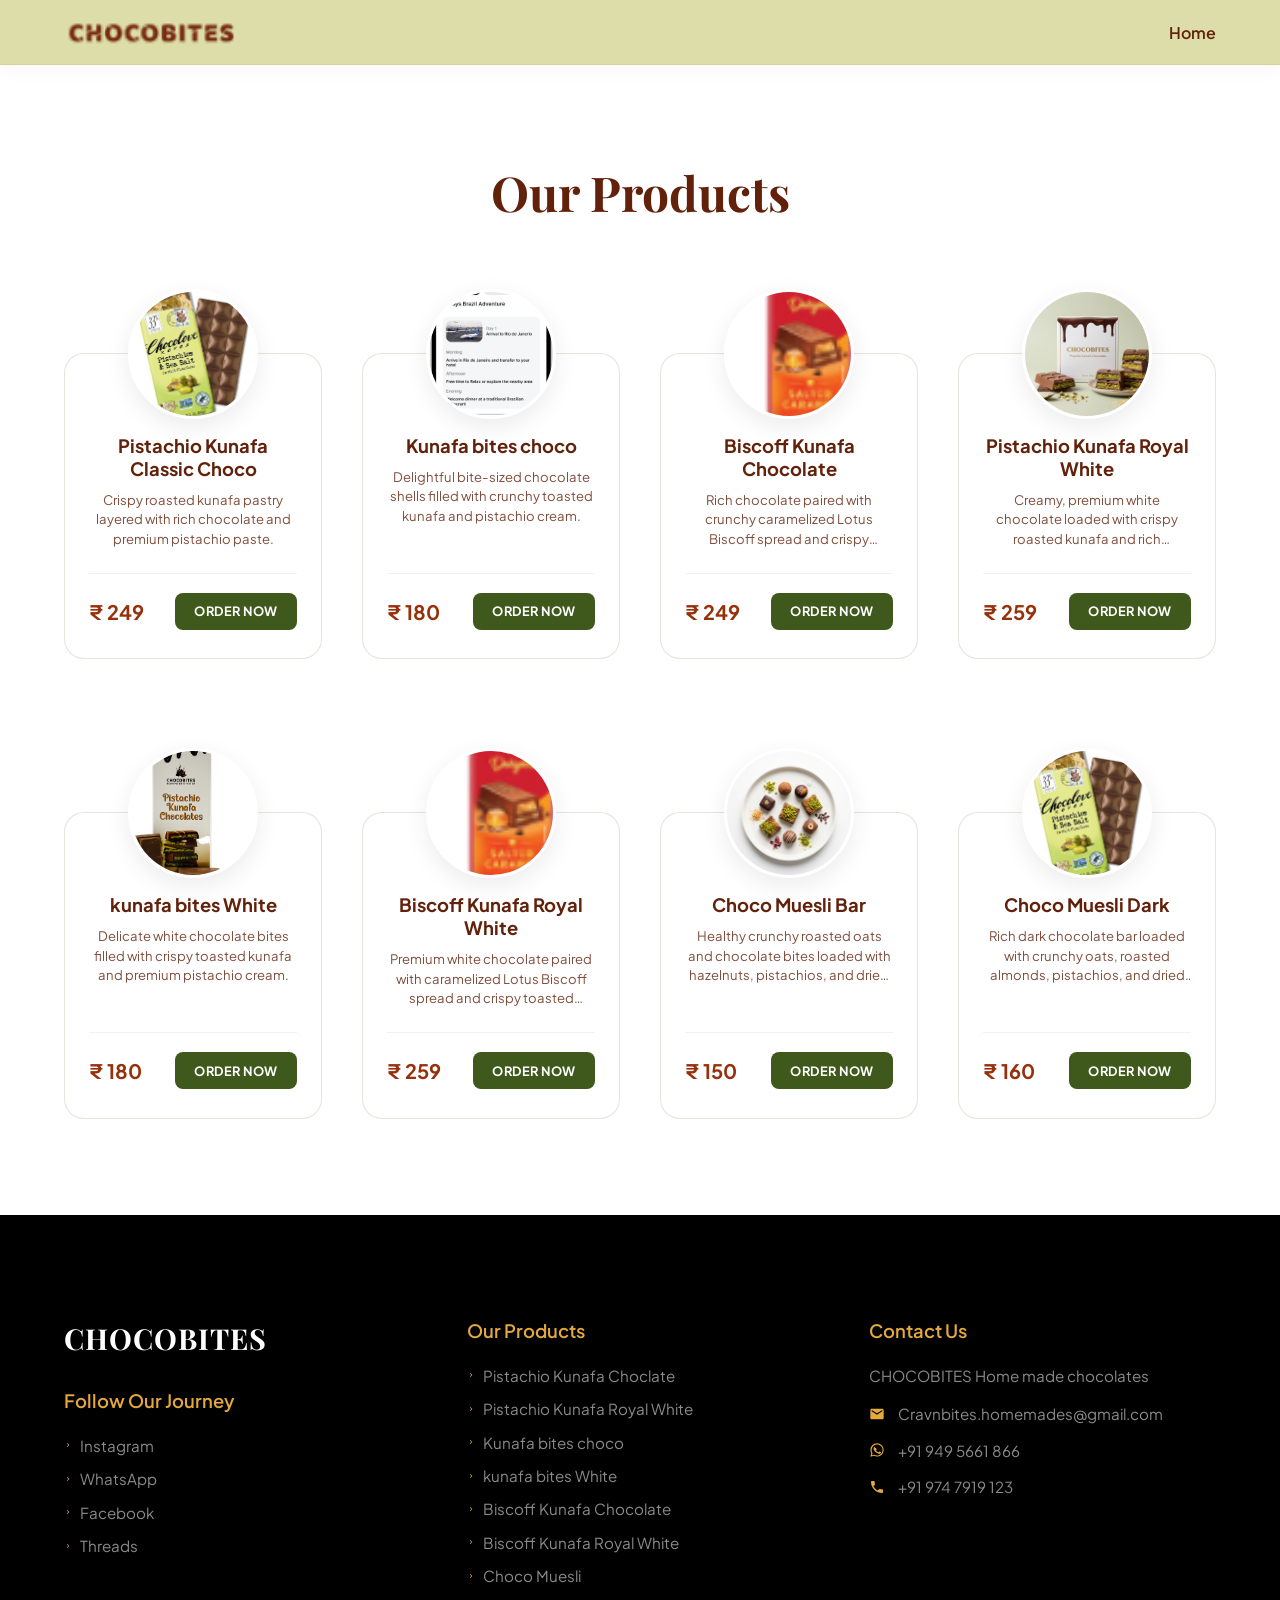
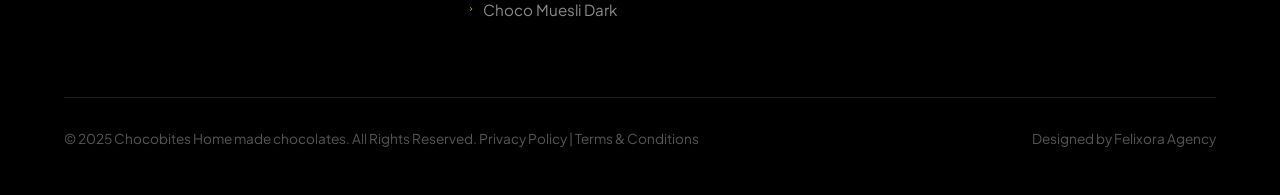
==== commit 3407854b: "wholechanges" ====
--- a/products.html
+++ b/products.html
@@ -3,136 +3,140 @@
 <head>
     <meta charset="UTF-8">
     <meta name="viewport" content="width=device-width, initial-scale=1.0">
-    <title>Our Products | Chocobites - Handcrafted Chocolates</title>
-    <meta name="description" content="Explore our complete selection of handcrafted homemade chocolates, including our famous Pistachio Kunafa and Choco Muesli bars.">
+    <title>Our Products - Cravnbites Homemade Chocolates</title>
     <!-- Google Fonts -->
     <link rel="preconnect" href="https://fonts.googleapis.com">
     <link rel="preconnect" href="https://fonts.gstatic.com" crossorigin>
     <link href="https://fonts.googleapis.com/css2?family=Playfair+Display:ital,wght@0,600;0,700;1,600&family=Plus+Jakarta+Sans:wght@400;500;600;700&display=swap" rel="stylesheet">
-    <!-- Stylesheet -->
     <link rel="stylesheet" href="style.css">
 </head>
-<body>
-
-    <!-- Simple Navigation Header -->
-    <header class="navbar-simple">
-        <div class="nav-container-simple">
+<body style="background-color: #ffffff;">
+
+    <!-- Navbar Section (Fixed Scroll-State styling) -->
+    <header class="navbar scrolled">
+        <div class="nav-container">
             <!-- Brand Logo Image -->
             <a href="index.html" class="logo-box">
                 <img src="assets/logo.png" alt="Chocobites Logo" class="logo-img">
             </a>
-            <a href="index.html" class="home-link">Home</a>
+            
+            <!-- Navigation Menu -->
+            <nav class="nav-menu-simple" style="display: flex; gap: 1.5rem; align-items: center;">
+                <a href="index.html" class="nav-link" style="color: var(--chocolate-dark); font-weight: 600; text-decoration: none;">Home</a>
+            </nav>
         </div>
     </header>
 
     <!-- Products Section -->
-    <main class="products-page-content">
+    <section class="products-page-content" style="padding: 10rem 0 6rem 0;">
         <h1 class="products-page-title">Our Products</h1>
         
         <div class="products-page-grid">
             <!-- Card 1 -->
             <div class="product-card">
                 <div class="product-card-img-box">
-                    <img src="assets/product-item.png" alt="Choco muesli package" class="card-item-img">
-                </div>
-                <h3 class="product-card-title">Choco muesli</h3>
-                <span class="product-card-weight">110g</span>
-                <div class="product-card-price">
-                    <span class="old-price">799 $</span>
-                    <svg class="price-icon" viewBox="0 0 24 24" width="14" height="14">
-                        <path fill="#999999" d="M17,8C8,10 5.9,16.17 3.82,21.34L2.18,20.66C4.26,15.49 6.36,9.33 15.36,7.33C17.36,6.89 19,7 21,9C20,13 18,17 14,20C12,21.5 10,21.5 8,20.5C9.5,19 11.5,18 13.5,16.5C15.5,15 16.5,13 17.5,10.5C16.5,11 15,11.5 13.5,11.5C9.5,11.5 7,9 7,5C7,3 8.5,2 10.5,2C12.5,2 14.5,3 15.5,4.5C16.5,6 17,7 17,8Z"/>
-                    </svg>
-                    <span class="new-price">749</span>
-                </div>
-                <a href="#" class="btn-card-order">ORDER NOW</a>
+                    <img src="assets/ch.jpg" alt="Pistachio Kunafa Classic Choco" class="card-item-img">
+                </div>
+                <h3 class="product-card-title">Pistachio Kunafa Classic Choco</h3>
+                <p class="product-card-desc">Crispy roasted kunafa pastry layered with rich chocolate and premium pistachio paste.</p>
+                <div class="product-card-footer">
+                    <span class="product-card-price">₹ 249</span>
+                    <a href="https://wa.me/919495661866" class="btn-card-order">ORDER NOW</a>
+                </div>
             </div>
 
             <!-- Card 2 -->
             <div class="product-card">
                 <div class="product-card-img-box">
-                    <img src="assets/product-item.png" alt="Choco muesli package" class="card-item-img">
-                </div>
-                <h3 class="product-card-title">Choco muesli</h3>
-                <span class="product-card-weight">110g</span>
-                <div class="product-card-price">
-                    <span class="old-price">799 $</span>
-                    <svg class="price-icon" viewBox="0 0 24 24" width="14" height="14">
-                        <path fill="#999999" d="M17,8C8,10 5.9,16.17 3.82,21.34L2.18,20.66C4.26,15.49 6.36,9.33 15.36,7.33C17.36,6.89 19,7 21,9C20,13 18,17 14,20C12,21.5 10,21.5 8,20.5C9.5,19 11.5,18 13.5,16.5C15.5,15 16.5,13 17.5,10.5C16.5,11 15,11.5 13.5,11.5C9.5,11.5 7,9 7,5C7,3 8.5,2 10.5,2C12.5,2 14.5,3 15.5,4.5C16.5,6 17,7 17,8Z"/>
-                    </svg>
-                    <span class="new-price">749</span>
-                </div>
-                <a href="#" class="btn-card-order">ORDER NOW</a>
+                    <img src="assets/p1.png" alt="Kunafa bites choco" class="card-item-img">
+                </div>
+                <h3 class="product-card-title">Kunafa bites choco</h3>
+                <p class="product-card-desc">Delightful bite-sized chocolate shells filled with crunchy toasted kunafa and pistachio cream.</p>
+                <div class="product-card-footer">
+                    <span class="product-card-price">₹ 180</span>
+                    <a href="https://wa.me/919495661866" class="btn-card-order">ORDER NOW</a>
+                </div>
             </div>
 
             <!-- Card 3 -->
             <div class="product-card">
                 <div class="product-card-img-box">
-                    <img src="assets/product-item.png" alt="Choco muesli package" class="card-item-img">
-                </div>
-                <h3 class="product-card-title">Choco muesli</h3>
-                <span class="product-card-weight">110g</span>
-                <div class="product-card-price">
-                    <span class="old-price">799 $</span>
-                    <svg class="price-icon" viewBox="0 0 24 24" width="14" height="14">
-                        <path fill="#999999" d="M17,8C8,10 5.9,16.17 3.82,21.34L2.18,20.66C4.26,15.49 6.36,9.33 15.36,7.33C17.36,6.89 19,7 21,9C20,13 18,17 14,20C12,21.5 10,21.5 8,20.5C9.5,19 11.5,18 13.5,16.5C15.5,15 16.5,13 17.5,10.5C16.5,11 15,11.5 13.5,11.5C9.5,11.5 7,9 7,5C7,3 8.5,2 10.5,2C12.5,2 14.5,3 15.5,4.5C16.5,6 17,7 17,8Z"/>
-                    </svg>
-                    <span class="new-price">749</span>
-                </div>
-                <a href="#" class="btn-card-order">ORDER NOW</a>
+                    <img src="assets/product-item.png" alt="Biscoff Kunafa Chocolate" class="card-item-img">
+                </div>
+                <h3 class="product-card-title">Biscoff Kunafa Chocolate</h3>
+                <p class="product-card-desc">Rich chocolate paired with crunchy caramelized Lotus Biscoff spread and crispy toasted kunafa.</p>
+                <div class="product-card-footer">
+                    <span class="product-card-price">₹ 249</span>
+                    <a href="https://wa.me/919495661866" class="btn-card-order">ORDER NOW</a>
+                </div>
             </div>
 
             <!-- Card 4 -->
             <div class="product-card">
                 <div class="product-card-img-box">
-                    <img src="assets/product-item.png" alt="Choco muesli package" class="card-item-img">
-                </div>
-                <h3 class="product-card-title">Choco muesli</h3>
-                <span class="product-card-weight">110g</span>
-                <div class="product-card-price">
-                    <span class="old-price">799 $</span>
-                    <svg class="price-icon" viewBox="0 0 24 24" width="14" height="14">
-                        <path fill="#999999" d="M17,8C8,10 5.9,16.17 3.82,21.34L2.18,20.66C4.26,15.49 6.36,9.33 15.36,7.33C17.36,6.89 19,7 21,9C20,13 18,17 14,20C12,21.5 10,21.5 8,20.5C9.5,19 11.5,18 13.5,16.5C15.5,15 16.5,13 17.5,10.5C16.5,11 15,11.5 13.5,11.5C9.5,11.5 7,9 7,5C7,3 8.5,2 10.5,2C12.5,2 14.5,3 15.5,4.5C16.5,6 17,7 17,8Z"/>
-                    </svg>
-                    <span class="new-price">749</span>
-                </div>
-                <a href="#" class="btn-card-order">ORDER NOW</a>
+                    <img src="assets/product-image.png" alt="Pistachio Kunafa Royal White" class="card-item-img">
+                </div>
+                <h3 class="product-card-title">Pistachio Kunafa Royal White</h3>
+                <p class="product-card-desc">Creamy, premium white chocolate loaded with crispy roasted kunafa and rich pistachio filling.</p>
+                <div class="product-card-footer">
+                    <span class="product-card-price">₹ 259</span>
+                    <a href="https://wa.me/919495661866" class="btn-card-order">ORDER NOW</a>
+                </div>
             </div>
 
             <!-- Card 5 -->
             <div class="product-card">
                 <div class="product-card-img-box">
-                    <img src="assets/product-item.png" alt="Choco muesli package" class="card-item-img">
-                </div>
-                <h3 class="product-card-title">Choco muesli</h3>
-                <span class="product-card-weight">110g</span>
-                <div class="product-card-price">
-                    <span class="old-price">799 $</span>
-                    <svg class="price-icon" viewBox="0 0 24 24" width="14" height="14">
-                        <path fill="#999999" d="M17,8C8,10 5.9,16.17 3.82,21.34L2.18,20.66C4.26,15.49 6.36,9.33 15.36,7.33C17.36,6.89 19,7 21,9C20,13 18,17 14,20C12,21.5 10,21.5 8,20.5C9.5,19 11.5,18 13.5,16.5C15.5,15 16.5,13 17.5,10.5C16.5,11 15,11.5 13.5,11.5C9.5,11.5 7,9 7,5C7,3 8.5,2 10.5,2C12.5,2 14.5,3 15.5,4.5C16.5,6 17,7 17,8Z"/>
-                    </svg>
-                    <span class="new-price">749</span>
-                </div>
-                <a href="#" class="btn-card-order">ORDER NOW</a>
+                    <img src="assets/your-product-image.png" alt="kunafa bites White" class="card-item-img">
+                </div>
+                <h3 class="product-card-title">kunafa bites White</h3>
+                <p class="product-card-desc">Delicate white chocolate bites filled with crispy toasted kunafa and premium pistachio cream.</p>
+                <div class="product-card-footer">
+                    <span class="product-card-price">₹ 180</span>
+                    <a href="https://wa.me/919495661866" class="btn-card-order">ORDER NOW</a>
+                </div>
             </div>
 
             <!-- Card 6 -->
             <div class="product-card">
                 <div class="product-card-img-box">
-                    <img src="assets/product-item.png" alt="Choco muesli package" class="card-item-img">
-                </div>
-                <h3 class="product-card-title">Choco muesli</h3>
-                <span class="product-card-weight">110g</span>
-                <div class="product-card-price">
-                    <span class="old-price">799 $</span>
-                    <svg class="price-icon" viewBox="0 0 24 24" width="14" height="14">
-                        <path fill="#999999" d="M17,8C8,10 5.9,16.17 3.82,21.34L2.18,20.66C4.26,15.49 6.36,9.33 15.36,7.33C17.36,6.89 19,7 21,9C20,13 18,17 14,20C12,21.5 10,21.5 8,20.5C9.5,19 11.5,18 13.5,16.5C15.5,15 16.5,13 17.5,10.5C16.5,11 15,11.5 13.5,11.5C9.5,11.5 7,9 7,5C7,3 8.5,2 10.5,2C12.5,2 14.5,3 15.5,4.5C16.5,6 17,7 17,8Z"/>
-                    </svg>
-                    <span class="new-price">749</span>
-                </div>
-                <a href="#" class="btn-card-order">ORDER NOW</a>
-            </div>
-        </div>
-    </main>
+                    <img src="assets/product-item.png" alt="Biscoff Kunafa Royal White" class="card-item-img">
+                </div>
+                <h3 class="product-card-title">Biscoff Kunafa Royal White</h3>
+                <p class="product-card-desc">Premium white chocolate paired with caramelized Lotus Biscoff spread and crispy toasted kunafa.</p>
+                <div class="product-card-footer">
+                    <span class="product-card-price">₹ 259</span>
+                    <a href="https://wa.me/919495661866" class="btn-card-order">ORDER NOW</a>
+                </div>
+            </div>
+
+            <!-- Card 7 -->
+            <div class="product-card">
+                <div class="product-card-img-box">
+                    <img src="assets/hero-plate.png" alt="Choco Muesli Bar" class="card-item-img">
+                </div>
+                <h3 class="product-card-title">Choco Muesli Bar</h3>
+                <p class="product-card-desc">Healthy crunchy roasted oats and chocolate bites loaded with hazelnuts, pistachios, and dried fruits.</p>
+                <div class="product-card-footer">
+                    <span class="product-card-price">₹ 150</span>
+                    <a href="https://wa.me/919495661866" class="btn-card-order">ORDER NOW</a>
+                </div>
+            </div>
+
+            <!-- Card 8 -->
+            <div class="product-card">
+                <div class="product-card-img-box">
+                    <img src="assets/ch.jpg" alt="Choco Muesli Dark" class="card-item-img">
+                </div>
+                <h3 class="product-card-title">Choco Muesli Dark</h3>
+                <p class="product-card-desc">Rich dark chocolate bar loaded with crunchy oats, roasted almonds, pistachios, and dried berries.</p>
+                <div class="product-card-footer">
+                    <span class="product-card-price">₹ 160</span>
+                    <a href="https://wa.me/919495661866" class="btn-card-order">ORDER NOW</a>
+                </div>
+            </div>
+        </div>
+    </section>
 
     <!-- Footer Section -->
     <footer class="footer">
@@ -237,9 +241,10 @@
                     <a href="mailto:Cravnbites.homemades@gmail.com">Cravnbites.homemades@gmail.com</a>
                 </div>
 
+                <!-- WhatsApp Item -->
                 <div class="footer-contact-item">
                     <svg class="contact-icon" viewBox="0 0 24 24" width="16" height="16">
-                        <path d="M12.04,2C6.58,2 2.13,6.45 2.13,11.91C2.13,13.66 2.59,15.36 3.45,16.86L2.05,22L7.3,20.7C8.75,21.5 10.37,21.9 12.04,21.9C17.5,21.9 21.95,17.45 21.95,11.99C21.95,9.35 20.92,6.86 19.06,4.99C17.2,3.13 14.7,2.1 12.04,2M12.04,3.7C14.26,3.7 16.34,4.56 17.91,6.13C19.48,7.7 20.34,9.79 20.34,12C20.34,16.58 16.6,20.31 12.04,20.31C10.59,20.31 9.19,19.93 7.97,19.21L7.68,19.04L4.54,19.82L5.34,16.89L5.15,16.59C4.36,15.33 3.94,13.88 3.94,12C3.94,7.42 7.68,3.7 12.04,3.7M8.65,7.27C8.46,7.27 8.14,7.34 7.88,7.62C7.62,7.9 6.89,8.58 6.89,9.97C6.89,11.36 7.9,12.7 8.04,12.89C8.18,13.08 10,15.86 12.77,17.06C13.43,17.35,13.95,17.52,14.35,17.65C15,17.86 15.6,17.83 16.04,17.77C16.53,17.7 17.55,17.15 17.76,16.57C17.97,15.99 17.97,15.5 17.91,15.4C17.85,15.3 17.69,15.24 17.46,15.12C17.22,15 16.04,14.42 15.82,14.34C15.6,14.26 15.44,14.22 15.28,14.46C15.12,14.7 14.66,15.24 14.5,15.42C14.38,15.58 14.22,15.6 13.98,15.48C13.75,15.36 12.98,15.11 12.07,14.3C11.36,13.67 10.88,12.89 10.74,12.65C10.6,12.41 10.72,12.28 10.84,12.16C10.95,12.05 11.08,11.88 11.2,11.74C11.32,11.6 11.36,11.5 11.44,11.34C11.5,11.18,11.48,11.04,11.42,10.92C11.36,10.8,10.9,9.69,10.71,9.24C10.53,8.8 10.34,8.86 10.2,8.86C10.06,8.85,9.9,8.85,9.74,8.85C9.58,8.85,9.33,8.91,9.12,9.14C8.91,9.37,8.65,7.27,8.65,7.27Z"/>
+                        <path d="M12.04,2C6.58,2,2.13,6.45,2.13,11.91C2.13,13.66,2.59,15.36,3.45,16.86L2.05,22L7.3,20.7C8.75,21.5 10.37,21.9 12.04,21.9C17.5,21.9 21.95,17.45,21.95,11.99C21.95,9.35,20.92,6.86,19.06,4.99C17.2,3.13,14.7,2.1,12.04,2M12.04,3.7C14.26,3.7,16.34,4.56,17.91,6.13C19.48,7.7,20.34,9.79,20.34,12C20.34,16.58,16.6,20.31,12.04,20.31C10.59,20.31,9.19,19.93,7.97,19.21L7.68,19.04L4.54,19.82L5.34,16.89L5.15,16.59C4.36,15.33,3.94,13.88,3.94,12C3.94,7.42,7.68,3.7,12.04,3.7M8.65,7.27C8.46,7.27,8.14,7.34,7.88,7.62C7.62,7.9,6.89,8.58,6.89,9.97C6.89,11.36,7.9,12.7,8.04,12.89C8.18,13.08,10,15.86,12.77,17.06C13.43,17.35,13.95,17.52,14.35,17.65C15,17.86,15.6,17.83,16.04,17.77C16.53,17.7,17.55,17.15,17.76,16.57C17.97,15.99,17.97,15.5,17.91,15.4C17.85,15.3,17.69,15.24,17.46,15.12C17.22,15,16.04,14.42,15.82,14.34C15.6,14.26,15.44,14.22,15.28,14.46C15.12,14.7,14.66,15.24,14.5,15.42C14.38,15.58,14.22,15.6,13.98,15.48C13.75,15.36,12.98,15.11,12.07,14.3C11.36,13.67,10.88,12.89,10.74,12.65C10.6,12.41,10.72,12.28,10.84,12.16C10.95,12.05,11.08,11.88,11.2,11.74C11.32,11.6,11.36,11.5,11.44,11.34C11.5,11.18,11.48,11.04,11.42,10.92C11.36,10.8,10.9,9.69,10.71,9.24C10.53,8.8,10.34,8.86,10.2,8.86C10.06,8.85,9.9,8.85,9.74,8.85C9.58,8.85,9.33,8.91,9.12,9.14C8.91,9.37,8.65,7.27,8.65,7.27Z"/>
                     </svg>
                     <a href="https://wa.me/919495661866">+91 949 5661 866</a>
                 </div>
--- a/style.css
+++ b/style.css
@@ -88,55 +88,246 @@
 /* --- Hero Section --- */
 .hero {
     position: relative;
-    padding: 7.5rem 0 5rem 0; /* Clear fixed navbar and give nice bottom space on mobile */
-    min-height: auto; /* Allow natural scaling on small screens */
-    display: flex;
-    align-items: center;
+    padding: 7.5rem 0 5rem 0;
+    min-height: auto;
+    display: flex;
+    align-items: center;
+    background: radial-gradient(circle at 80% 20%, #fbfbf6 0%, var(--bg-pistachio) 100%);
 }
 
 .hero-container {
     display: grid;
     grid-template-columns: 1fr;
-    gap: 3rem;
+    gap: 3.5rem;
     align-items: center;
     position: relative;
     z-index: 5;
 }
 
 .hero-title {
-    font-family: var(--font-heading);
-    font-size: 2.8rem;
-    line-height: 1.1;
-    font-weight: 700;
-    margin-bottom: 1.5rem;
-    color: var(--chocolate-dark);
-    letter-spacing: -0.5px;
+    font-family: var(--font-body);
+    font-size: 2.2rem; /* Adjusted for optimal balance */
+    line-height: 1.15;
+    font-weight: 800;
+    margin-bottom: 1.8rem;
+    display: flex;
+    flex-direction: column;
+    gap: 0.3rem;
+}
+
+.hero-title-primary {
+    color: var(--accent-orange);
+    white-space: nowrap; /* Prevent line wrapping */
+    font-size: 0.92em; /* Slightly smaller relative to parent for visual hierarchy */
+}
+
+.hero-title-highlight {
+    color: var(--olive-green);
+    font-weight: 900;
 }
 
 .hero-subtitle {
     font-size: 1.05rem;
-    line-height: 1.65;
-    max-width: 480px;
+    line-height: 1.7;
+    max-width: 540px;
+    margin-bottom: 2.2rem;
+    color: var(--chocolate-dark);
+    opacity: 0.85;
+}
+
+.hero-actions {
+    display: flex;
+    gap: 1.2rem;
+    flex-wrap: wrap;
     margin-bottom: 2.5rem;
-    opacity: 0.85;
-}
-
-.hero-actions {
-    display: flex;
+}
+
+.btn-hero-solid {
+    display: inline-block;
+    background-color: var(--olive-green); /* Pistachio green */
+    color: #ffffff;
+    padding: 0.9rem 2.2rem;
+    border-radius: 12px;
+    font-weight: 700;
+    font-size: 0.95rem;
+    letter-spacing: 0.5px;
+    text-decoration: none;
+    text-transform: uppercase;
+    transition: transform 0.2s ease, background-color 0.2s ease, box-shadow 0.2s ease;
+    border: 2px solid var(--olive-green);
+    text-align: center;
+}
+
+.btn-hero-solid:hover {
+    transform: translateY(-2px);
+    background-color: #2f4414; /* Darker green on hover */
+    border-color: #2f4414;
+    box-shadow: 0 4px 12px rgba(62, 89, 27, 0.25);
+}
+
+.btn-hero-outline {
+    display: inline-block;
+    background-color: transparent;
+    border: 2px solid var(--olive-green); /* Matching outline color */
+    color: var(--chocolate-dark);
+    padding: 0.9rem 2.2rem;
+    border-radius: 12px;
+    font-weight: 700;
+    font-size: 0.95rem;
+    letter-spacing: 0.5px;
+    text-decoration: none;
+    text-transform: uppercase;
+    transition: transform 0.2s ease, background-color 0.2s ease;
+    text-align: center;
+}
+
+.btn-hero-outline:hover {
+    transform: translateY(-2px);
+    background-color: rgba(62, 89, 27, 0.05); /* Soft green tint on hover */
+}
+
+/* Hero Social & Contact Block */
+.hero-contact-info {
+    display: flex;
+    align-items: center;
+    flex-wrap: wrap;
+    gap: 2rem;
+    margin-top: 1rem;
+}
+
+.hero-social-icons {
+    display: flex;
+    align-items: center;
     gap: 1.2rem;
-    flex-wrap: wrap; /* Wrap buttons if screen is extremely narrow */
-}
-
+}
+
+.hero-social-icons a {
+    color: var(--chocolate-dark);
+    opacity: 0.8;
+    transition: color 0.2s ease, opacity 0.2s ease, transform 0.2s ease;
+    display: flex;
+    align-items: center;
+}
+
+.hero-social-icons a:hover {
+    color: var(--accent-orange);
+    opacity: 1;
+    transform: translateY(-2px);
+}
+
+.hero-phone-number {
+    font-family: var(--font-body);
+    font-size: 1.05rem;
+    font-weight: 700;
+    color: var(--chocolate-dark);
+    opacity: 0.9;
+}
+
+/* Circular Orbit Graphic Base */
 .hero-graphic {
     display: flex;
     justify-content: center;
-}
-
-.product-img {
-    max-width: 100%;
-    height: auto;
-    max-height: 400px;
-    object-fit: contain;
+    width: 100%;
+}
+
+.hero-graphic-orbit {
+    position: relative;
+    width: 290px;
+    height: 290px;
+    display: flex;
+    justify-content: center;
+    align-items: center;
+    margin: 0 auto;
+}
+
+.orbit-ring {
+    position: absolute;
+    width: 100%;
+    height: 100%;
+    border: 2px solid var(--accent-orange);
+    border-radius: 50%;
+    z-index: 1;
+    pointer-events: none;
+}
+
+.orbit-dot {
+    position: absolute;
+    width: 12px;
+    height: 12px;
+    background-color: var(--accent-orange);
+    border-radius: 50%;
+    border: 2px solid var(--bg-pistachio);
+}
+
+.dot-top {
+    top: -6px;
+    left: 50%;
+    transform: translateX(-50%);
+}
+
+.dot-bottom {
+    bottom: -6px;
+    left: 50%;
+    transform: translateX(-50%);
+}
+
+.dot-left {
+    left: -6px;
+    top: 50%;
+    transform: translateY(-50%);
+}
+
+.dot-right {
+    right: -6px;
+    top: 50%;
+    transform: translateY(-50%);
+}
+
+.location-badge {
+    position: absolute;
+    top: 10px;
+    right: -10px;
+    background-color: #ffffff;
+    border-radius: 30px;
+    padding: 0.4rem 0.8rem;
+    display: flex;
+    align-items: center;
+    gap: 0.4rem;
+    box-shadow: 0 8px 24px rgba(0, 0, 0, 0.08);
+    border: 1.5px solid rgba(62, 89, 27, 0.08);
+    z-index: 10;
+    transition: transform 0.3s ease;
+}
+
+.location-badge:hover {
+    transform: translateY(-2px);
+}
+
+.badge-pin-icon {
+    color: var(--olive-green);
+    flex-shrink: 0;
+}
+
+.location-badge span {
+    font-size: 0.75rem;
+    font-weight: 600;
+    color: var(--chocolate-dark);
+    white-space: nowrap;
+}
+
+.hero-plate-img {
+    width: 88%;
+    height: 88%;
+    border-radius: 50%;
+    object-fit: cover;
+    z-index: 2;
+    box-shadow: 0 15px 40px rgba(0, 0, 0, 0.15);
+    border: 4px solid #ffffff;
+    transition: transform 0.5s ease;
+}
+
+.hero-plate-img:hover {
+    transform: rotate(10deg) scale(1.02);
 }
 
 /* --- Organic Chocolate Bottom Wave --- */
@@ -164,7 +355,7 @@
 /* --- About Us Section --- */
 .about {
     position: relative;
-    background-color: var(--chocolate-dark);
+    background: linear-gradient(135deg, var(--chocolate-dark) 0%, #3a1103 100%);
     color: #ffffff;
     padding: 4rem 0 8rem 0; /* Reduced bottom padding to fit mobile wave overlays cleanly */
     display: flex;
@@ -229,7 +420,7 @@
 
 /* --- Our Products Section --- */
 .products {
-    background-color: var(--bg-pistachio);
+    background: linear-gradient(180deg, var(--bg-pistachio) 0%, #e6e6bd 100%);
     padding: 4rem 0;
     color: var(--chocolate-dark);
 }
@@ -257,111 +448,121 @@
     align-items: start;
 }
 
-.products-banner {
-    width: 100%;
-    max-width: 100%; /* Span full-width of grid on mobile */
-    height: 200px; /* Cinematic height limit on mobile */
-    margin: 0 auto;
-    border-radius: 20px;
-    overflow: hidden;
-    box-shadow: 0 10px 25px rgba(0, 0, 0, 0.15);
-}
-
-.banner-video {
-    width: 100%;
-    height: 100%; /* Fill parent container height */
-    display: block;
-    object-fit: cover;
-}
+
 
 .products-grid {
     display: grid;
     grid-template-columns: repeat(auto-fill, minmax(220px, 1fr));
-    gap: 2rem;
+    gap: 5.5rem 2rem; /* Row gap to prevent overlapping, column gap for horizontal separation */
+    margin-top: 3.5rem; /* Give room for top card overlapping circular images */
 }
 
 .product-card {
+    position: relative;
+    background-color: #ffffff;
+    border: 1.5px solid rgba(62, 89, 27, 0.15); /* Soft olive green border */
+    border-radius: 20px;
+    padding: 5rem 1.5rem 1.8rem 1.5rem; /* Top padding is 5rem to clear the image */
+    margin-top: 65px; /* Give space between rows for the overlapping images */
     display: flex;
     flex-direction: column;
-    background-color: transparent;
+    align-items: center;
+    text-align: center;
+    transition: transform 0.3s ease, box-shadow 0.3s ease, border-color 0.3s ease;
+}
+
+.product-card:hover {
+    transform: translateY(-5px);
+    box-shadow: 0 12px 30px rgba(62, 89, 27, 0.1);
+    border-color: var(--olive-green);
 }
 
 .product-card-img-box {
+    position: absolute;
+    top: -65px; /* Pull it up to overlap the top edge */
+    left: 50%;
+    transform: translateX(-50%);
+    width: 130px;
+    height: 130px;
+    border-radius: 50%;
     background-color: #ffffff;
-    border: 2px solid var(--olive-green);
-    border-radius: 16px;
-    padding: 2rem 1.5rem;
+    border: 3px solid #ffffff; /* White rim */
+    box-shadow: 0 8px 24px rgba(0, 0, 0, 0.08); /* Soft shadows */
+    overflow: hidden;
+    z-index: 3;
     display: flex;
     justify-content: center;
     align-items: center;
-    aspect-ratio: 1 / 1; /* Keep it square */
-    margin-bottom: 1rem;
-    box-shadow: 0 4px 10px rgba(0, 0, 0, 0.05);
+    transition: transform 0.3s ease;
+}
+
+.product-card:hover .product-card-img-box {
+    transform: translateX(-50%) scale(1.05);
 }
 
 .card-item-img {
-    max-height: 100%;
-    max-width: 100%;
-    object-fit: contain;
+    width: 100%;
+    height: 100%;
+    object-fit: cover;
 }
 
 .product-card-title {
     font-family: var(--font-body);
-    font-size: 1.1rem;
+    font-size: 1.15rem;
     font-weight: 700;
-    color: #2b1f1a; /* Dark text for readability */
-    margin-bottom: 0.3rem;
-}
-
-.product-card-weight {
-    font-size: 0.9rem;
-    font-weight: 600;
-    color: #666666;
+    color: var(--chocolate-dark);
     margin-bottom: 0.6rem;
 }
 
+.product-card-desc {
+    font-size: 0.82rem;
+    line-height: 1.5;
+    color: var(--chocolate-dark);
+    opacity: 0.8;
+    margin-bottom: 1.5rem;
+    max-width: 100%;
+    min-height: 54px;
+    display: -webkit-box;
+    -webkit-line-clamp: 3;
+    -webkit-box-orient: vertical;
+    overflow: hidden;
+}
+
+.product-card-footer {
+    display: flex;
+    justify-content: space-between;
+    align-items: center;
+    width: 100%;
+    margin-top: auto; /* Push to the bottom of the card */
+    padding-top: 1.2rem;
+    border-top: 1px solid rgba(62, 89, 27, 0.08); /* Thin separator */
+}
+
 .product-card-price {
-    display: flex;
-    align-items: center;
-    gap: 0.5rem;
-    margin-bottom: 1rem;
-    font-family: var(--font-body);
-}
-
-.old-price {
-    font-size: 0.95rem;
-    text-decoration: line-through;
-    color: #999999;
-}
-
-.price-icon {
-    display: inline-block;
-}
-
-.new-price {
-    font-size: 1.1rem;
+    font-size: 1.25rem;
     font-weight: 700;
-    color: var(--chocolate-dark);
+    color: var(--accent-orange);
 }
 
 .btn-card-order {
-    background-color: #a2ad3e; /* Warm yellow-green/olive-gold color from mockup */
-    color: var(--olive-green); /* Dark olive text */
+    background-color: var(--olive-green); /* Pistachio green */
+    color: #ffffff;
     text-align: center;
     text-decoration: none;
     font-weight: 700;
-    font-size: 0.95rem;
-    padding: 0.8rem 0;
-    border-radius: 10px;
+    font-size: 0.8rem;
+    padding: 0.65rem 1.2rem;
+    border-radius: 8px;
     text-transform: uppercase;
     letter-spacing: 0.5px;
-    transition: transform 0.2s ease, background-color 0.2s ease;
-    border: 2px solid transparent;
+    transition: background-color 0.2s ease, transform 0.2s ease, box-shadow 0.2s ease;
+    border: none;
 }
 
 .btn-card-order:hover {
-    transform: translateY(-2px);
-    background-color: #929d34; /* Slightly darker gold on hover */
+    background-color: #2f4414; /* Darker green on hover */
+    transform: translateY(-1px);
+    box-shadow: 0 4px 10px rgba(62, 89, 27, 0.15);
 }
 
 .products-footer {
@@ -391,14 +592,42 @@
 
 /* --- Story Video Section --- */
 .story-video {
-    background-color: var(--bg-pistachio);
-    padding: 2rem 0 4rem 0; /* Tightened bottom space on mobile */
-}
-
-.story-video-container {
+    background: linear-gradient(180deg, #f4f4d7 0%, var(--bg-pistachio) 100%);
+    padding: 4rem 0; /* Balanced vertical padding */
+}
+
+.story-container {
     width: 90%;
     max-width: 1300px;
     margin: 0 auto;
+    display: grid;
+    grid-template-columns: 1fr;
+    gap: 2.5rem;
+    align-items: center;
+}
+
+.story-text {
+    text-align: center;
+}
+
+.story-title {
+    font-family: var(--font-heading);
+    font-size: 2.8rem;
+    font-weight: 700;
+    color: var(--chocolate-dark);
+    margin-bottom: 1.5rem;
+}
+
+.story-desc-para {
+    font-size: 1.05rem;
+    line-height: 1.7;
+    color: var(--chocolate-dark);
+    opacity: 0.9;
+}
+
+.story-video-container {
+    width: 100%;
+    max-width: 100%;
     border-radius: 24px;
     overflow: hidden;
     box-shadow: 0 15px 35px rgba(0, 0, 0, 0.2);
@@ -413,10 +642,20 @@
     object-fit: cover;
 }
 
+@media (min-width: 768px) {
+    .story-container {
+        grid-template-columns: 1fr 1.1fr; /* Two part of one row */
+        gap: 4rem;
+    }
+    .story-text {
+        text-align: left;
+    }
+}
+
 
 /* --- Reviews Section --- */
 .reviews {
-    background-color: #ffffff;
+    background: linear-gradient(180deg, #ffffff 0%, var(--bg-pistachio) 100%);
     padding: 4rem 0; /* Standardized vertical padding on mobile */
 }
 
@@ -674,10 +913,10 @@
 .products-page-grid {
     width: 90%;
     max-width: 1300px;
-    margin: 0 auto;
+    margin: 3.5rem auto 0 auto; /* Margin-top accounts for top row offset circular images */
     display: grid;
     grid-template-columns: 1fr;
-    gap: 3rem 2.5rem;
+    gap: 5.5rem 2.5rem; /* Row gap to prevent card overlapping */
 }
 
 
@@ -798,19 +1037,20 @@
 
 .btn-nav-order {
     display: inline-block;
-    background-color: var(--chocolate-dark); /* Chocolate brown */
+    background-color: var(--olive-green); /* Dark pistachio / Olive green */
     color: #ffffff;
     text-decoration: none;
     font-weight: 600;
     font-size: 0.95rem;
     padding: 0.7rem 1.8rem;
     border-radius: 50px; /* Pill shape */
-    transition: transform 0.2s ease, box-shadow 0.2s ease;
+    transition: transform 0.2s ease, background-color 0.2s ease, box-shadow 0.2s ease;
 }
 
 .btn-nav-order:hover {
     transform: translateY(-1px);
-    box-shadow: 0 4px 12px rgba(97, 33, 11, 0.2);
+    background-color: #2f4414; /* Darker green on hover */
+    box-shadow: 0 4px 12px rgba(62, 89, 27, 0.25);
 }
 
 /* Mobile Toggle menu button */
@@ -1118,6 +1358,12 @@
     .reviews-title {
         font-size: 1.8rem;
     }
+    .story-title {
+        font-size: 2.0rem;
+    }
+    .story-desc-para {
+        font-size: 0.95rem;
+    }
     .btn-nav-order {
         padding: 0.55rem 1.2rem;
         font-size: 0.85rem;
@@ -1142,17 +1388,38 @@
     }
 
     .hero-title {
-        font-size: 4rem;
+        font-size: 3.2rem;
     }
 
     .hero-container {
-        grid-template-columns: 1.2fr 0.8fr;
-        gap: 2rem;
-    }
-
-    .product-img {
-        max-height: 550px;
-    }
+        grid-template-columns: 1.1fr 0.9fr;
+        gap: 3rem;
+    }
+
+    .hero-graphic-orbit {
+        width: 360px;
+        height: 360px;
+    }
+
+    .location-badge {
+        top: 15px;
+        right: -15px;
+        padding: 0.6rem 1.2rem;
+    }
+
+    .location-badge span {
+        font-size: 0.85rem;
+    }
+
+    .orbit-dot {
+        width: 14px;
+        height: 14px;
+    }
+
+    .dot-top { top: -7px; }
+    .dot-bottom { bottom: -7px; }
+    .dot-left { left: -7px; }
+    .dot-right { right: -7px; }
 
     .about {
         padding: 5.5rem 0 10rem 0;
@@ -1171,9 +1438,7 @@
         padding: 5.5rem 0;
     }
 
-    .products-banner {
-        height: 260px; /* Cinematic height for tablets */
-    }
+
 
     .products-grid {
         grid-template-columns: repeat(3, 1fr);
@@ -1214,13 +1479,23 @@
     }
 
     .hero-title {
-        font-size: 4.8rem;
-    }
-
-    .product-img {
-        max-height: 620px;
-        transform: translateY(20px); /* Pushes product box elegantly downward into the wave zone like the design */
-    }
+        font-size: 4.0rem;
+    }
+
+    .hero-graphic-orbit {
+        width: 450px;
+        height: 450px;
+    }
+
+    .orbit-dot {
+        width: 16px;
+        height: 16px;
+    }
+
+    .dot-top { top: -8px; }
+    .dot-bottom { bottom: -8px; }
+    .dot-left { left: -8px; }
+    .dot-right { right: -8px; }
 
     .about {
         padding: 8rem 0 12rem 0; /* More breathing room on desktop */
@@ -1234,22 +1509,7 @@
         padding: 6.5rem 0;
     }
 
-    .products-container {
-        grid-template-columns: 1fr 2.5fr;
-        gap: 2.5rem;
-        align-items: stretch;
-    }
-
-    .products-banner {
-        height: 100%;
-        max-width: 100%;
-    }
-
-    .banner-video {
-        height: 100%;
-        width: 100%;
-        object-fit: cover;
-    }
+
 
     .story-video {
         padding: 4rem 0 6rem 0;
@@ -1263,11 +1523,207 @@
         padding: 6.5rem 0 3rem 0;
     }
 
+    .products-grid {
+        grid-template-columns: repeat(4, 1fr);
+    }
+
     .products-page-grid {
-        grid-template-columns: repeat(3, 1fr);
+        grid-template-columns: repeat(4, 1fr);
     }
 
     .reviews-page-grid {
         grid-template-columns: repeat(4, 1fr);
     }
+}
+
+/* --- Order Steps Section --- */
+.order-steps {
+    padding: 5rem 0;
+    background: linear-gradient(180deg, #e6e6bd 0%, #f4f4d7 100%);
+}
+
+.steps-container {
+    width: 90%;
+    max-width: 1300px;
+    margin: 0 auto;
+}
+
+.steps-title {
+    font-family: var(--font-heading);
+    font-size: 2.8rem;
+    font-weight: 700;
+    text-align: left; /* Side aligned heading */
+    color: var(--accent-orange); /* Bold orange-red title */
+    margin-bottom: 4rem;
+}
+
+.steps-grid {
+    display: grid;
+    grid-template-columns: 1fr;
+    gap: 3rem;
+    align-items: stretch;
+}
+
+.step-item {
+    display: flex;
+    flex-direction: column;
+    align-items: center;
+    text-align: center;
+    padding: 2.5rem 2rem; /* Comfortable padding */
+    background-color: rgba(62, 89, 27, 0.05); /* Soft pistachio green shade */
+    border-radius: 24px; /* Curved corners */
+    transition: transform 0.3s ease, background-color 0.3s ease, box-shadow 0.3s ease;
+    box-shadow: 0 8px 24px rgba(62, 89, 27, 0.02);
+}
+
+.step-item:hover {
+    transform: translateY(-5px);
+    background-color: rgba(62, 89, 27, 0.08); /* Deepen slightly on hover */
+    box-shadow: 0 12px 30px rgba(62, 89, 27, 0.06);
+}
+
+.step-icon-box {
+    margin-bottom: 2rem;
+    display: flex;
+    justify-content: center;
+    align-items: center;
+    height: 140px;
+}
+
+.step-item-title {
+    font-family: var(--font-body);
+    font-size: 1.35rem;
+    font-weight: 700;
+    color: var(--chocolate-dark);
+    margin-bottom: 0.8rem;
+}
+
+.step-item-desc {
+    font-size: 0.95rem;
+    line-height: 1.6;
+    color: var(--chocolate-dark);
+    opacity: 0.85;
+    max-width: 320px;
+}
+
+/* Desktop and Tablet layout overrides */
+@media (min-width: 768px) {
+    .steps-grid {
+        grid-template-columns: repeat(3, 1fr);
+        gap: 2.5rem;
+    }
+}
+
+/* Tablet & Mobile Spacing & Layout Responsiveness Tuning */
+@media (max-width: 767px) {
+    .hero {
+        padding: 6.5rem 0 4rem 0;
+    }
+    
+    .about {
+        padding: 4rem 0 6rem 0;
+    }
+    
+    .products {
+        padding: 4rem 0;
+    }
+    
+    .order-steps {
+        padding: 4rem 0;
+    }
+    
+    .story-video {
+        padding: 4rem 0;
+    }
+    
+    .reviews {
+        padding: 4rem 0;
+    }
+    
+    .footer {
+        padding: 4.5rem 0 2rem 0;
+    }
+
+    /* Column spacing container tunings */
+    .about-container {
+        gap: 2.5rem;
+    }
+    
+    .hero-container {
+        gap: 2.5rem;
+    }
+    
+    .steps-grid {
+        gap: 2rem;
+    }
+    
+    .products-grid {
+        gap: 5.5rem 1.5rem; /* Row gap prevents circular offset images overlap, column gap for spacing */
+        margin-top: 4.5rem; /* Increased top margin to clear the first row's overlapping image on mobile */
+    }
+
+    .hero-graphic-orbit {
+        width: 320px;
+        height: 320px;
+    }
+}
+
+/* Extra Small Mobile Screens (Tuning typography & spacing for very narrow viewports) */
+@media (max-width: 480px) {
+    .hero {
+        padding: 5.5rem 0 3.5rem 0;
+    }
+    
+    .about {
+        padding: 3.5rem 0 5rem 0;
+    }
+    
+    .products {
+        padding: 3rem 0;
+    }
+    
+    .order-steps {
+        padding: 3rem 0;
+    }
+    
+    .story-video {
+        padding: 3rem 0;
+    }
+    
+    .reviews {
+        padding: 3rem 0;
+    }
+
+    .footer {
+        padding: 3rem 0 1.5rem 0;
+    }
+
+    .steps-title, .products-title, .about-title, .story-title, .reviews-title {
+        font-size: 1.9rem;
+    }
+
+    .hero-graphic-orbit {
+        width: 270px;
+        height: 270px;
+    }
+
+    .location-badge {
+        font-size: 0.75rem;
+        padding: 0.35rem 0.7rem;
+    }
+}
+
+@media (max-width: 360px) {
+    .hero-graphic-orbit {
+        width: 230px;
+        height: 230px;
+    }
+
+    .steps-title, .products-title, .about-title, .story-title, .reviews-title {
+        font-size: 1.7rem;
+    }
+
+    .product-card {
+        padding: 4.5rem 1rem 1.5rem 1rem;
+    }
 }
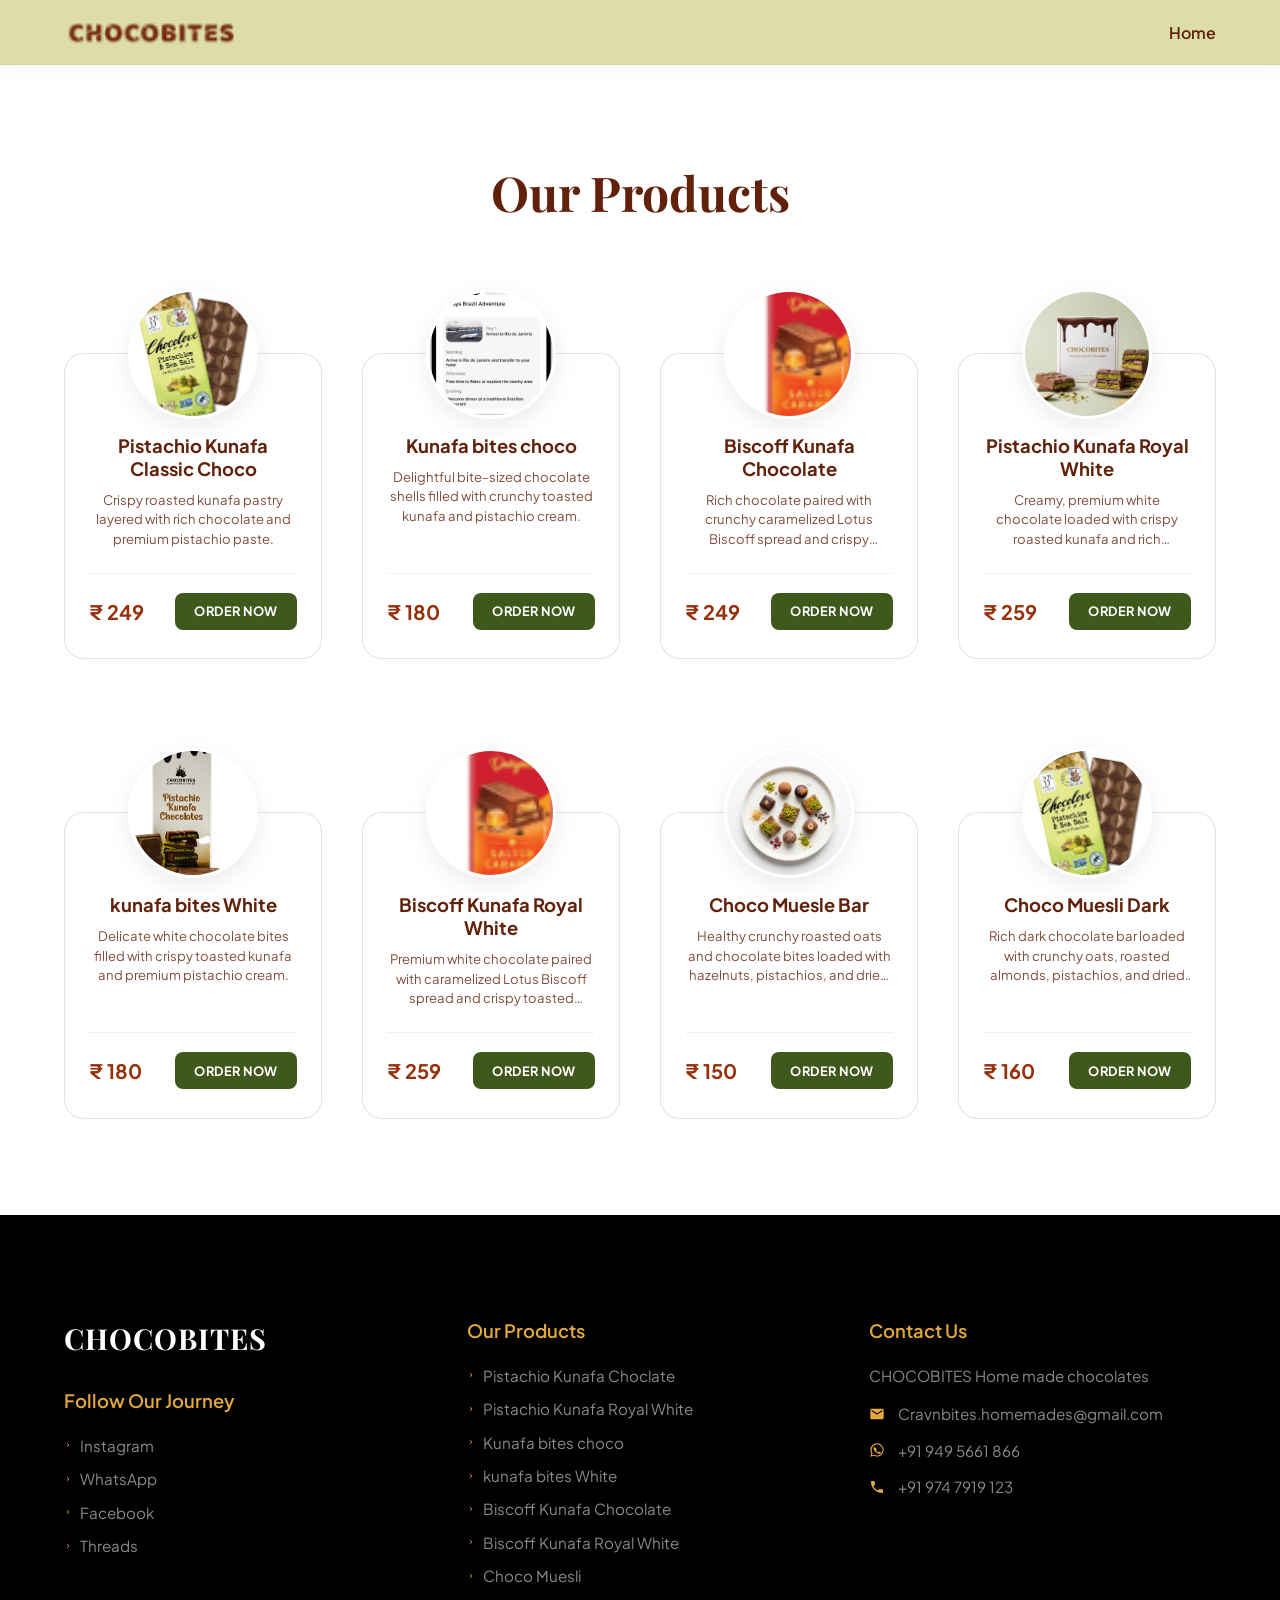
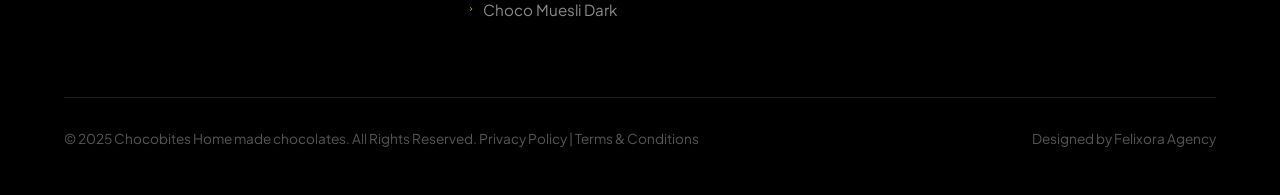
==== commit 6603f1b3: "gdhchbcagbj" ====
--- a/products.html
+++ b/products.html
@@ -115,7 +115,7 @@
                 <div class="product-card-img-box">
                     <img src="assets/hero-plate.png" alt="Choco Muesli Bar" class="card-item-img">
                 </div>
-                <h3 class="product-card-title">Choco Muesli Bar</h3>
+                <h3 class="product-card-title">Choco Muesle Bar</h3>
                 <p class="product-card-desc">Healthy crunchy roasted oats and chocolate bites loaded with hazelnuts, pistachios, and dried fruits.</p>
                 <div class="product-card-footer">
                     <span class="product-card-price">₹ 150</span>
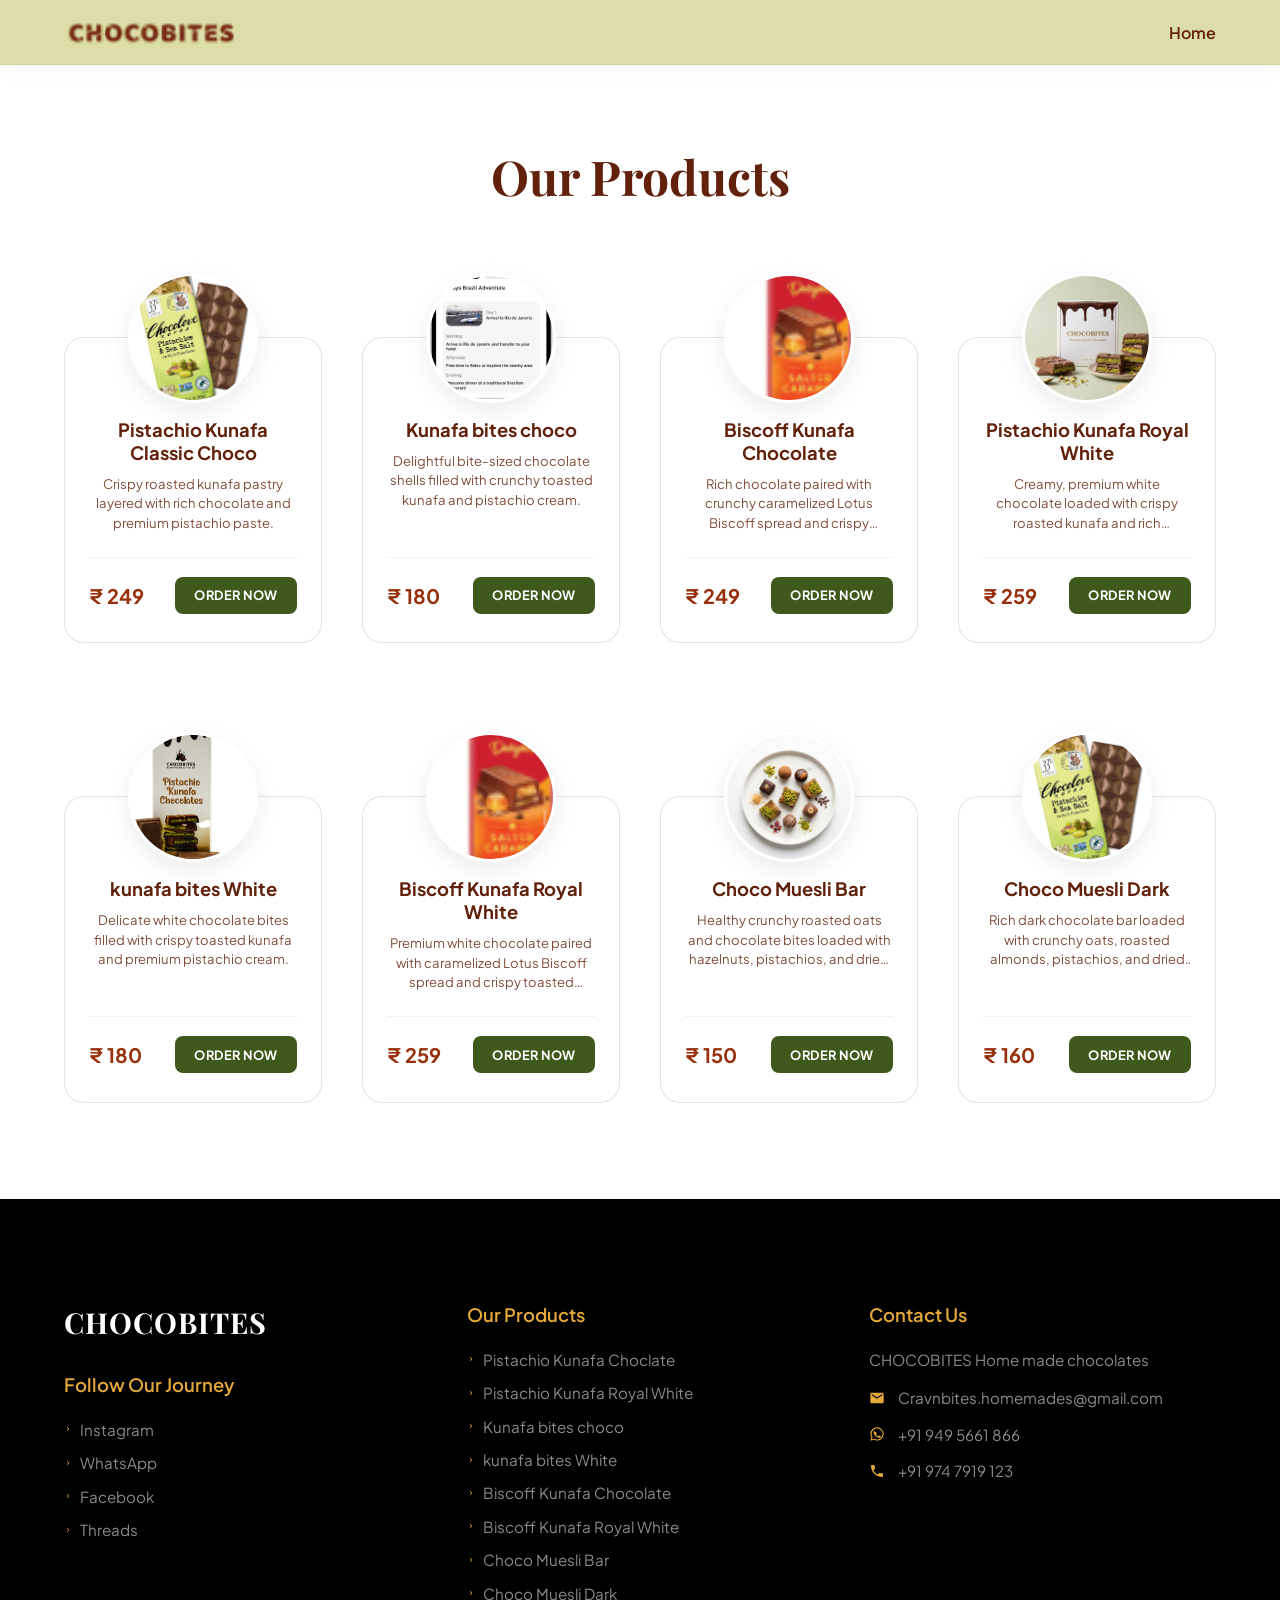
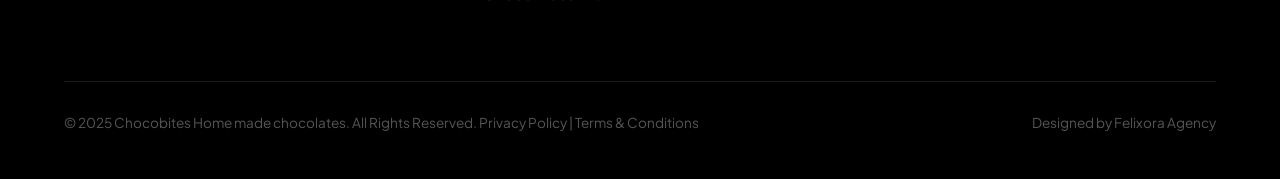
==== commit 559284d3: "egyffaufacu" ====
--- a/products.html
+++ b/products.html
@@ -28,12 +28,12 @@
     </header>
 
     <!-- Products Section -->
-    <section class="products-page-content" style="padding: 10rem 0 6rem 0;">
+    <section class="products-page-content">
         <h1 class="products-page-title">Our Products</h1>
         
         <div class="products-page-grid">
             <!-- Card 1 -->
-            <div class="product-card">
+            <div class="product-card" id="pistachio-classic">
                 <div class="product-card-img-box">
                     <img src="assets/ch.jpg" alt="Pistachio Kunafa Classic Choco" class="card-item-img">
                 </div>
@@ -46,7 +46,7 @@
             </div>
 
             <!-- Card 2 -->
-            <div class="product-card">
+            <div class="product-card" id="kunafa-bites-choco">
                 <div class="product-card-img-box">
                     <img src="assets/p1.png" alt="Kunafa bites choco" class="card-item-img">
                 </div>
@@ -59,7 +59,7 @@
             </div>
 
             <!-- Card 3 -->
-            <div class="product-card">
+            <div class="product-card" id="biscoff-kunafa-choco">
                 <div class="product-card-img-box">
                     <img src="assets/product-item.png" alt="Biscoff Kunafa Chocolate" class="card-item-img">
                 </div>
@@ -72,7 +72,7 @@
             </div>
 
             <!-- Card 4 -->
-            <div class="product-card">
+            <div class="product-card" id="pistachio-royal-white">
                 <div class="product-card-img-box">
                     <img src="assets/product-image.png" alt="Pistachio Kunafa Royal White" class="card-item-img">
                 </div>
@@ -85,7 +85,7 @@
             </div>
 
             <!-- Card 5 -->
-            <div class="product-card">
+            <div class="product-card" id="kunafa-bites-white">
                 <div class="product-card-img-box">
                     <img src="assets/your-product-image.png" alt="kunafa bites White" class="card-item-img">
                 </div>
@@ -98,7 +98,7 @@
             </div>
 
             <!-- Card 6 -->
-            <div class="product-card">
+            <div class="product-card" id="biscoff-kunafa-white">
                 <div class="product-card-img-box">
                     <img src="assets/product-item.png" alt="Biscoff Kunafa Royal White" class="card-item-img">
                 </div>
@@ -111,11 +111,11 @@
             </div>
 
             <!-- Card 7 -->
-            <div class="product-card">
+            <div class="product-card" id="choco-muesli-bar">
                 <div class="product-card-img-box">
                     <img src="assets/hero-plate.png" alt="Choco Muesli Bar" class="card-item-img">
                 </div>
-                <h3 class="product-card-title">Choco Muesle Bar</h3>
+                <h3 class="product-card-title">Choco Muesli Bar</h3>
                 <p class="product-card-desc">Healthy crunchy roasted oats and chocolate bites loaded with hazelnuts, pistachios, and dried fruits.</p>
                 <div class="product-card-footer">
                     <span class="product-card-price">₹ 150</span>
@@ -124,7 +124,7 @@
             </div>
 
             <!-- Card 8 -->
-            <div class="product-card">
+            <div class="product-card" id="choco-muesli-dark">
                 <div class="product-card-img-box">
                     <img src="assets/ch.jpg" alt="Choco Muesli Dark" class="card-item-img">
                 </div>
@@ -156,7 +156,7 @@
                         <svg class="arrow-icon" viewBox="0 0 24 24" width="8" height="10">
                             <path d="M8.59,16.59L13.17,12L8.59,7.41L10,6L16,12L10,18L8.59,16.59Z"/>
                         </svg>
-                        <a href="#">WhatsApp</a>
+                        <a href="https://wa.me/919495661866">WhatsApp</a>
                     </li>
                     <li>
                         <svg class="arrow-icon" viewBox="0 0 24 24" width="8" height="10">
@@ -181,49 +181,49 @@
                         <svg class="arrow-icon" viewBox="0 0 24 24" width="8" height="10">
                             <path d="M8.59,16.59L13.17,12L8.59,7.41L10,6L16,12L10,18L8.59,16.59Z"/>
                         </svg>
-                        <a href="#">Pistachio Kunafa Choclate</a>
-                    </li>
-                    <li>
-                        <svg class="arrow-icon" viewBox="0 0 24 24" width="8" height="10">
-                            <path d="M8.59,16.59L13.17,12L8.59,7.41L10,6L16,12L10,18L8.59,16.59Z"/>
-                        </svg>
-                        <a href="#">Pistachio Kunafa Royal White</a>
-                    </li>
-                    <li>
-                        <svg class="arrow-icon" viewBox="0 0 24 24" width="8" height="10">
-                            <path d="M8.59,16.59L13.17,12L8.59,7.41L10,6L16,12L10,18L8.59,16.59Z"/>
-                        </svg>
-                        <a href="#">Kunafa bites choco</a>
-                    </li>
-                    <li>
-                        <svg class="arrow-icon" viewBox="0 0 24 24" width="8" height="10">
-                            <path d="M8.59,16.59L13.17,12L8.59,7.41L10,6L16,12L10,18L8.59,16.59Z"/>
-                        </svg>
-                        <a href="#">kunafa bites White</a>
-                    </li>
-                    <li>
-                        <svg class="arrow-icon" viewBox="0 0 24 24" width="8" height="10">
-                            <path d="M8.59,16.59L13.17,12L8.59,7.41L10,6L16,12L10,18L8.59,16.59Z"/>
-                        </svg>
-                        <a href="#">Biscoff Kunafa Chocolate</a>
-                    </li>
-                    <li>
-                        <svg class="arrow-icon" viewBox="0 0 24 24" width="8" height="10">
-                            <path d="M8.59,16.59L13.17,12L8.59,7.41L10,6L16,12L10,18L8.59,16.59Z"/>
-                        </svg>
-                        <a href="#">Biscoff Kunafa Royal White</a>
-                    </li>
-                    <li>
-                        <svg class="arrow-icon" viewBox="0 0 24 24" width="8" height="10">
-                            <path d="M8.59,16.59L13.17,12L8.59,7.41L10,6L16,12L10,18L8.59,16.59Z"/>
-                        </svg>
-                        <a href="#">Choco Muesli</a>
-                    </li>
-                    <li>
-                        <svg class="arrow-icon" viewBox="0 0 24 24" width="8" height="10">
-                            <path d="M8.59,16.59L13.17,12L8.59,7.41L10,6L16,12L10,18L8.59,16.59Z"/>
-                        </svg>
-                        <a href="#">Choco Muesli Dark</a>
+                        <a href="#pistachio-classic">Pistachio Kunafa Choclate</a>
+                    </li>
+                    <li>
+                        <svg class="arrow-icon" viewBox="0 0 24 24" width="8" height="10">
+                            <path d="M8.59,16.59L13.17,12L8.59,7.41L10,6L16,12L10,18L8.59,16.59Z"/>
+                        </svg>
+                        <a href="#pistachio-royal-white">Pistachio Kunafa Royal White</a>
+                    </li>
+                    <li>
+                        <svg class="arrow-icon" viewBox="0 0 24 24" width="8" height="10">
+                            <path d="M8.59,16.59L13.17,12L8.59,7.41L10,6L16,12L10,18L8.59,16.59Z"/>
+                        </svg>
+                        <a href="#kunafa-bites-choco">Kunafa bites choco</a>
+                    </li>
+                    <li>
+                        <svg class="arrow-icon" viewBox="0 0 24 24" width="8" height="10">
+                            <path d="M8.59,16.59L13.17,12L8.59,7.41L10,6L16,12L10,18L8.59,16.59Z"/>
+                        </svg>
+                        <a href="#kunafa-bites-white">kunafa bites White</a>
+                    </li>
+                    <li>
+                        <svg class="arrow-icon" viewBox="0 0 24 24" width="8" height="10">
+                            <path d="M8.59,16.59L13.17,12L8.59,7.41L10,6L16,12L10,18L8.59,16.59Z"/>
+                        </svg>
+                        <a href="#biscoff-kunafa-choco">Biscoff Kunafa Chocolate</a>
+                    </li>
+                    <li>
+                        <svg class="arrow-icon" viewBox="0 0 24 24" width="8" height="10">
+                            <path d="M8.59,16.59L13.17,12L8.59,7.41L10,6L16,12L10,18L8.59,16.59Z"/>
+                        </svg>
+                        <a href="#biscoff-kunafa-white">Biscoff Kunafa Royal White</a>
+                    </li>
+                    <li>
+                        <svg class="arrow-icon" viewBox="0 0 24 24" width="8" height="10">
+                            <path d="M8.59,16.59L13.17,12L8.59,7.41L10,6L16,12L10,18L8.59,16.59Z"/>
+                        </svg>
+                        <a href="#choco-muesli-bar">Choco Muesli Bar</a>
+                    </li>
+                    <li>
+                        <svg class="arrow-icon" viewBox="0 0 24 24" width="8" height="10">
+                            <path d="M8.59,16.59L13.17,12L8.59,7.41L10,6L16,12L10,18L8.59,16.59Z"/>
+                        </svg>
+                        <a href="#choco-muesli-dark">Choco Muesli Dark</a>
                     </li>
                 </ul>
             </div>
--- a/style.css
+++ b/style.css
@@ -642,7 +642,7 @@
     object-fit: cover;
 }
 
-@media (min-width: 768px) {
+@media (min-width: 992px) {
     .story-container {
         grid-template-columns: 1fr 1.1fr; /* Two part of one row */
         gap: 4rem;
@@ -898,7 +898,7 @@
 
 .products-page-content {
     background-color: #ffffff; /* White background as shown in the design */
-    padding: 3.5rem 0 5rem 0; /* Compacted space */
+    padding: 9rem 0 6rem 0; /* Creates breathing space under fixed header on desktop */
 }
 
 .products-page-title {
@@ -1392,13 +1392,22 @@
     }
 
     .hero-container {
-        grid-template-columns: 1.1fr 0.9fr;
-        gap: 3rem;
+        grid-template-columns: 1fr;
+        gap: 3.5rem;
+        text-align: center;
+    }
+
+    .hero-actions {
+        justify-content: center;
+    }
+
+    .hero-contact-info {
+        justify-content: center;
     }
 
     .hero-graphic-orbit {
-        width: 360px;
-        height: 360px;
+        width: 320px;
+        height: 320px;
     }
 
     .location-badge {
@@ -1422,23 +1431,29 @@
     .dot-right { right: -7px; }
 
     .about {
-        padding: 5.5rem 0 10rem 0;
+        padding: 5.5rem 0 7rem 0;
     }
 
     .about-container {
-        grid-template-columns: 1.1fr 0.9fr;
-        gap: 3rem;
+        grid-template-columns: 1fr;
+        gap: 3.5rem;
+    }
+
+    .about-text-content {
+        display: flex;
+        flex-direction: column;
+        align-items: center;
+        text-align: center;
     }
 
     .about-img {
-        max-height: 480px;
+        max-height: 380px;
+        margin: 0 auto;
     }
 
     .products {
         padding: 5.5rem 0;
     }
-
-
 
     .products-grid {
         grid-template-columns: repeat(3, 1fr);
@@ -1468,6 +1483,44 @@
 
     .reviews-page-grid {
         grid-template-columns: repeat(2, 1fr);
+    }
+}
+
+/* Landscape Tablets & Desktop Screens (Trigger side-by-side grid columns) */
+@media (min-width: 992px) {
+    .hero-container {
+        grid-template-columns: 1.1fr 0.9fr;
+        gap: 3rem;
+        text-align: left;
+    }
+
+    .hero-actions {
+        justify-content: flex-start;
+    }
+
+    .hero-contact-info {
+        justify-content: flex-start;
+    }
+
+    .hero-graphic-orbit {
+        width: 360px;
+        height: 360px;
+    }
+
+    .about-container {
+        grid-template-columns: 1.1fr 0.9fr;
+        gap: 3.5rem;
+        text-align: left;
+    }
+
+    .about-text-content {
+        align-items: flex-start;
+        text-align: left;
+    }
+
+    .about-img {
+        max-height: 480px;
+        margin: 0;
     }
 }
 
@@ -1644,6 +1697,10 @@
         padding: 4.5rem 0 2rem 0;
     }
 
+    .products-page-content {
+        padding: 6.5rem 0 4rem 0; /* Breathing space under fixed header on mobile */
+    }
+
     /* Column spacing container tunings */
     .about-container {
         gap: 2.5rem;
